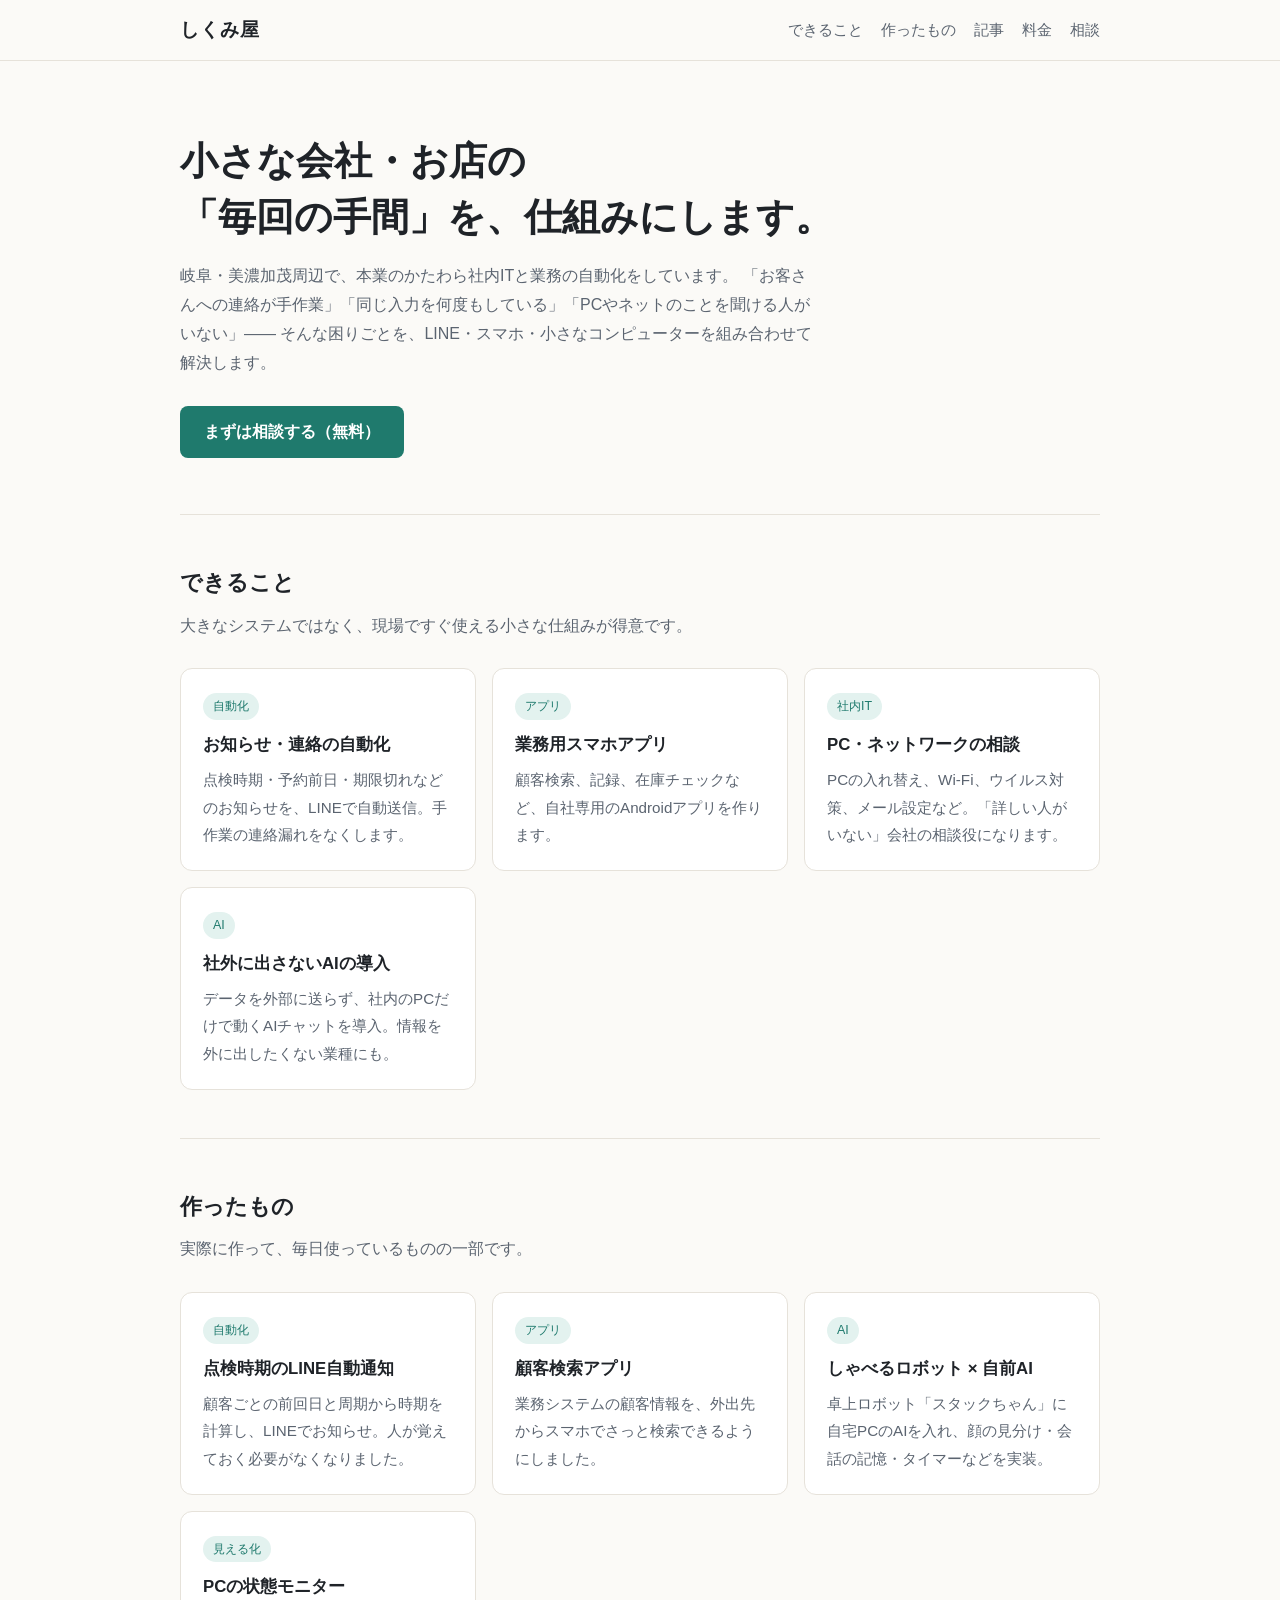
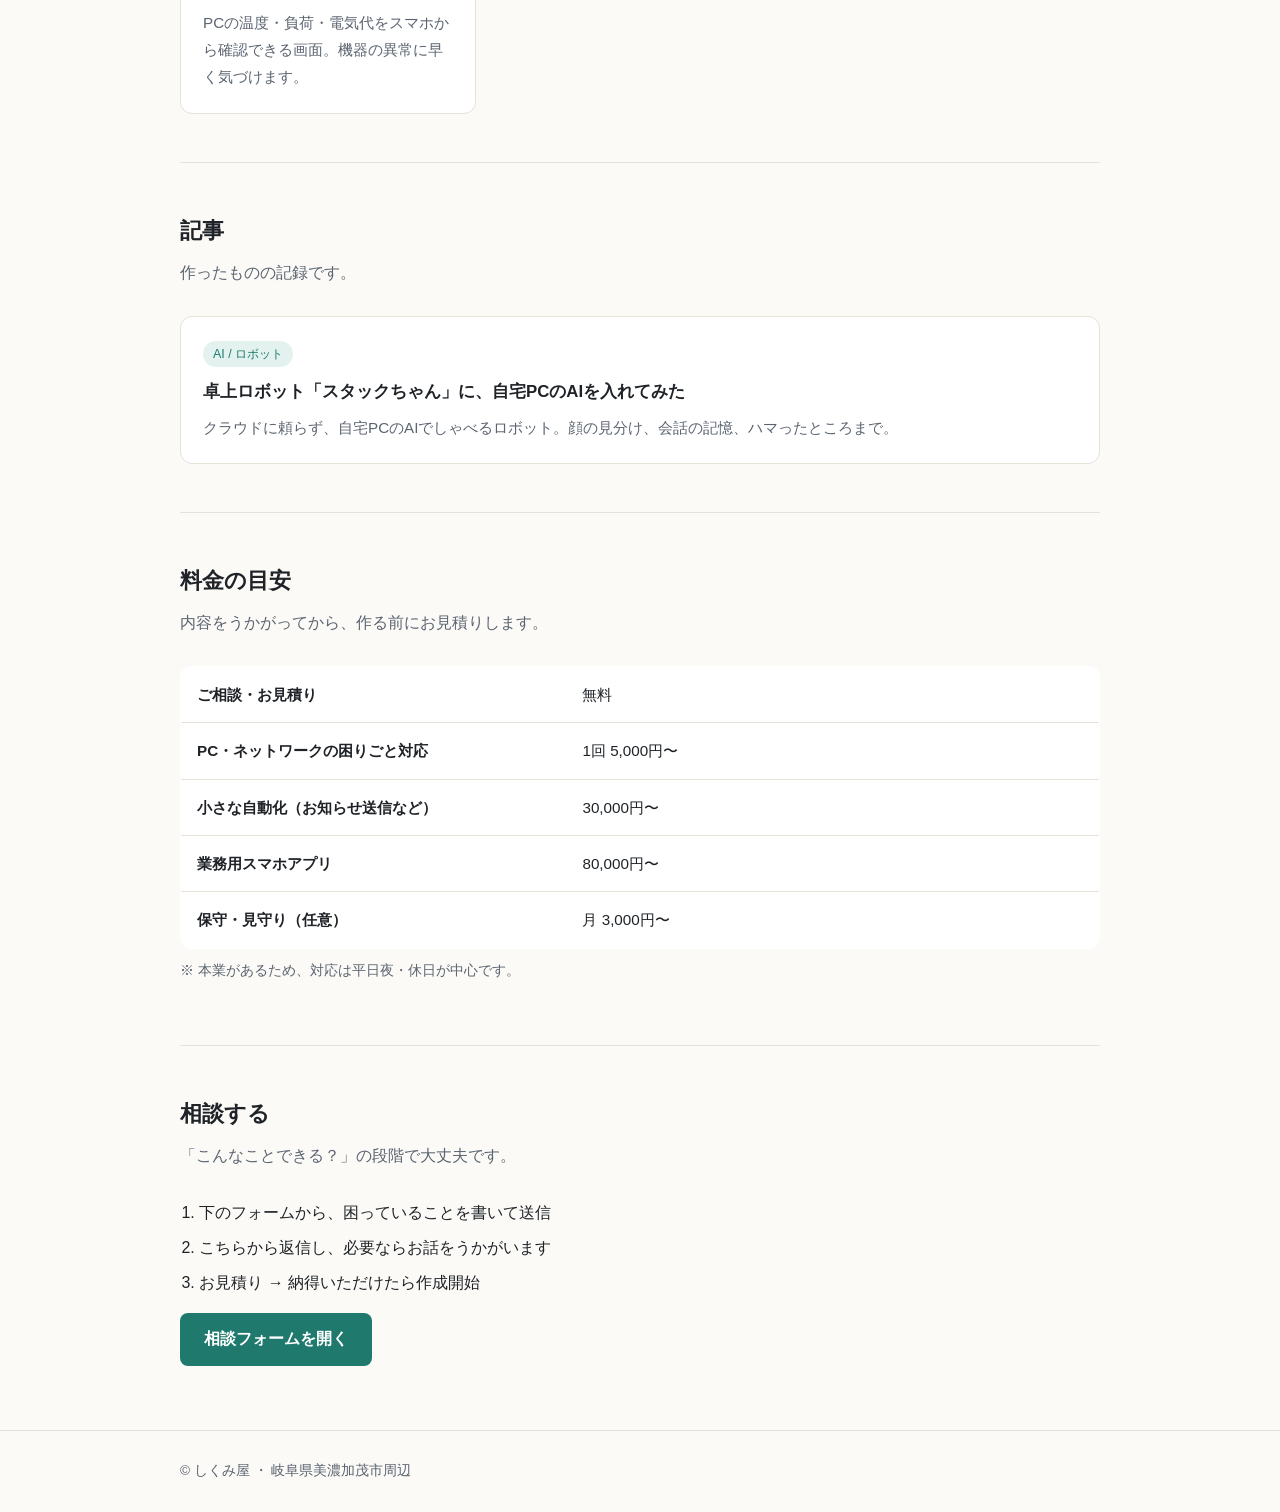
==== index.html @ d829d2d6 "スタックちゃんの記事を追加・CSSを共通化 Co-Authored-By: Claude Opus 5.5 <noreply@anthropic.com>" ====
<!doctype html>
<html lang="ja">
<head>
<meta charset="utf-8">
<meta name="viewport" content="width=device-width, initial-scale=1">
<title>しくみ屋 | 小さな会社・お店の「めんどう」を仕組みにします</title>
<meta name="description" content="岐阜・美濃加茂周辺で、小さな会社やお店の業務自動化・スマホアプリ・社内IT・ローカルAI導入をお手伝いしています。">
<link rel="stylesheet" href="style.css">
</head>
<body>
<header><div class="wrap">
  <a class="logo" href="#">しくみ屋</a>
  <nav><a href="#service">できること</a><a href="#works">作ったもの</a><a href="#articles">記事</a><a href="#price">料金</a><a href="#contact">相談</a></nav>
</div></header>

<main class="wrap">
  <div class="hero">
    <h1>小さな会社・お店の<br>「毎回の手間」を、仕組みにします。</h1>
    <p>岐阜・美濃加茂周辺で、本業のかたわら社内ITと業務の自動化をしています。
      「お客さんへの連絡が手作業」「同じ入力を何度もしている」「PCやネットのことを聞ける人がいない」――
      そんな困りごとを、LINE・スマホ・小さなコンピューターを組み合わせて解決します。</p>
    <a class="btn" href="#contact">まずは相談する（無料）</a>
  </div>

  <section id="service">
    <h2>できること</h2>
    <p class="lead">大きなシステムではなく、現場ですぐ使える小さな仕組みが得意です。</p>
    <div class="grid">
      <div class="card"><span class="tag">自動化</span><h3>お知らせ・連絡の自動化</h3>
        <p>点検時期・予約前日・期限切れなどのお知らせを、LINEで自動送信。手作業の連絡漏れをなくします。</p></div>
      <div class="card"><span class="tag">アプリ</span><h3>業務用スマホアプリ</h3>
        <p>顧客検索、記録、在庫チェックなど、自社専用のAndroidアプリを作ります。</p></div>
      <div class="card"><span class="tag">社内IT</span><h3>PC・ネットワークの相談</h3>
        <p>PCの入れ替え、Wi-Fi、ウイルス対策、メール設定など。「詳しい人がいない」会社の相談役になります。</p></div>
      <div class="card"><span class="tag">AI</span><h3>社外に出さないAIの導入</h3>
        <p>データを外部に送らず、社内のPCだけで動くAIチャットを導入。情報を外に出したくない業種にも。</p></div>
    </div>
  </section>

  <section id="works">
    <h2>作ったもの</h2>
    <p class="lead">実際に作って、毎日使っているものの一部です。</p>
    <div class="grid">
      <div class="card"><span class="tag">自動化</span><h3>点検時期のLINE自動通知</h3>
        <p>顧客ごとの前回日と周期から時期を計算し、LINEでお知らせ。人が覚えておく必要がなくなりました。</p></div>
      <div class="card"><span class="tag">アプリ</span><h3>顧客検索アプリ</h3>
        <p>業務システムの顧客情報を、外出先からスマホでさっと検索できるようにしました。</p></div>
      <div class="card"><span class="tag">AI</span><h3>しゃべるロボット × 自前AI</h3>
        <p>卓上ロボット「スタックちゃん」に自宅PCのAIを入れ、顔の見分け・会話の記憶・タイマーなどを実装。</p></div>
      <div class="card"><span class="tag">見える化</span><h3>PCの状態モニター</h3>
        <p>PCの温度・負荷・電気代をスマホから確認できる画面。機器の異常に早く気づけます。</p></div>
    </div>
  </section>

  <section id="articles">
    <h2>記事</h2>
    <p class="lead">作ったものの記録です。</p>
    <div class="grid list">
      <a class="card" href="articles/stackchan-local-ai.html"><span class="tag">AI / ロボット</span>
        <h3>卓上ロボット「スタックちゃん」に、自宅PCのAIを入れてみた</h3>
        <p>クラウドに頼らず、自宅PCのAIでしゃべるロボット。顔の見分け、会話の記憶、ハマったところまで。</p></a>
    </div>
  </section>

  <section id="price">
    <h2>料金の目安</h2>
    <p class="lead">内容をうかがってから、作る前にお見積りします。</p>
    <table>
      <tr><th>ご相談・お見積り</th><td>無料</td></tr>
      <tr><th>PC・ネットワークの困りごと対応</th><td>1回 5,000円〜</td></tr>
      <tr><th>小さな自動化（お知らせ送信など）</th><td>30,000円〜</td></tr>
      <tr><th>業務用スマホアプリ</th><td>80,000円〜</td></tr>
      <tr><th>保守・見守り（任意）</th><td>月 3,000円〜</td></tr>
    </table>
    <p class="note">※ 本業があるため、対応は平日夜・休日が中心です。</p>
  </section>

  <section id="contact">
    <h2>相談する</h2>
    <p class="lead">「こんなことできる？」の段階で大丈夫です。</p>
    <ol class="flow">
      <li>下のフォームから、困っていることを書いて送信</li>
      <li>こちらから返信し、必要ならお話をうかがいます</li>
      <li>お見積り → 納得いただけたら作成開始</li>
    </ol>
    <p><a class="btn" href="https://docs.google.com/forms/d/e/1FAIpQLSdPCOZxDOZvlKaMUaTIRZ9rGjRrdgUR9eAtF6QADRcpsjMWAw/viewform" target="_blank" rel="noopener" id="form-link">相談フォームを開く</a></p>
  </section>
</main>

<footer><div class="wrap">© しくみ屋 ・ 岐阜県美濃加茂市周辺</div></footer>
</body>
</html>
---- style.css ----
:root{
  --bg:#fbfaf7; --fg:#1f2328; --muted:#5b6470; --card:#ffffff; --line:#e6e2da;
  --accent:#1f7a6d; --accent-soft:#e3f2ef;
}
@media (prefers-color-scheme: dark){
  :root{ --bg:#15181c; --fg:#e8eaed; --muted:#9aa3ad; --card:#1d2126; --line:#2c3238;
         --accent:#5cc2b0; --accent-soft:#1c3330; }
}
*{box-sizing:border-box}
body{margin:0;background:var(--bg);color:var(--fg);
  font-family:"Hiragino Sans","Noto Sans JP","Yu Gothic UI",Meiryo,sans-serif;line-height:1.8}
a{color:var(--accent)}
.wrap{max-width:960px;margin:0 auto;padding:0 20px}
header{border-bottom:1px solid var(--line)}
header .wrap{display:flex;justify-content:space-between;align-items:center;height:60px}
.logo{font-weight:700;font-size:1.2rem;letter-spacing:.05em;text-decoration:none;color:var(--fg)}
nav a{margin-left:18px;text-decoration:none;color:var(--muted);font-size:.95rem}
nav a:hover{color:var(--accent)}
.hero{padding:72px 0 56px}
.hero h1{font-size:clamp(1.6rem,4.5vw,2.4rem);line-height:1.45;margin:0 0 18px}
.hero p{color:var(--muted);max-width:640px;margin:0 0 28px}
.btn{display:inline-block;background:var(--accent);color:#fff;padding:12px 24px;border-radius:8px;
  text-decoration:none;font-weight:600}
@media (prefers-color-scheme: dark){ .btn{color:#10201d} }
section{padding:48px 0;border-top:1px solid var(--line)}
h2{font-size:1.4rem;margin:0 0 8px}
.lead{color:var(--muted);margin:0 0 28px}
.grid{display:grid;grid-template-columns:repeat(auto-fit,minmax(260px,1fr));gap:16px}
.card{background:var(--card);border:1px solid var(--line);border-radius:12px;padding:22px}
.card h3{margin:0 0 6px;font-size:1.05rem}
.card p{margin:0;color:var(--muted);font-size:.95rem}
.tag{display:inline-block;background:var(--accent-soft);color:var(--accent);font-size:.78rem;
  padding:2px 10px;border-radius:99px;margin-bottom:10px}
table{width:100%;border-collapse:collapse;background:var(--card);border:1px solid var(--line);border-radius:12px;overflow:hidden}
td,th{padding:14px 16px;border-bottom:1px solid var(--line);text-align:left;font-size:.95rem}
th{width:42%;font-weight:600}
tr:last-child td,tr:last-child th{border-bottom:none}
.note{color:var(--muted);font-size:.85rem;margin-top:10px}
ol.flow{padding-left:1.2em} ol.flow li{margin-bottom:6px}
footer{padding:28px 0;color:var(--muted);font-size:.85rem;border-top:1px solid var(--line)}
@media (max-width:560px){ nav a{margin-left:12px;font-size:.85rem} .hero{padding:48px 0 40px} }
/* article */
.article{max-width:720px;margin:0 auto;padding:48px 20px}
.article h1{font-size:clamp(1.5rem,4vw,2rem);line-height:1.5;margin:0 0 8px}
.article .meta{color:var(--muted);font-size:.85rem;margin-bottom:32px}
.article h2{margin:40px 0 12px;padding-top:8px;border-top:1px solid var(--line)}
.article h3{margin:28px 0 8px;font-size:1.05rem}
.article p,.article li{font-size:1rem}
.article .box{background:var(--card);border:1px solid var(--line);border-radius:12px;padding:18px 20px;margin:20px 0}
.flowline{display:flex;flex-wrap:wrap;gap:8px;align-items:center;margin:16px 0}
.flowline span{background:var(--accent-soft);color:var(--accent);padding:6px 12px;border-radius:8px;font-size:.9rem}
.flowline b{color:var(--muted)}
.cta{margin-top:40px}
.list a{display:block;text-decoration:none;color:var(--fg)}
.list a:hover h3{color:var(--accent)}
@media (max-width:560px){
  header .wrap{height:auto;flex-wrap:wrap;padding-top:10px;padding-bottom:8px}
  nav{width:100%;display:flex;flex-wrap:wrap;gap:4px 14px} nav a{margin-left:0}
}
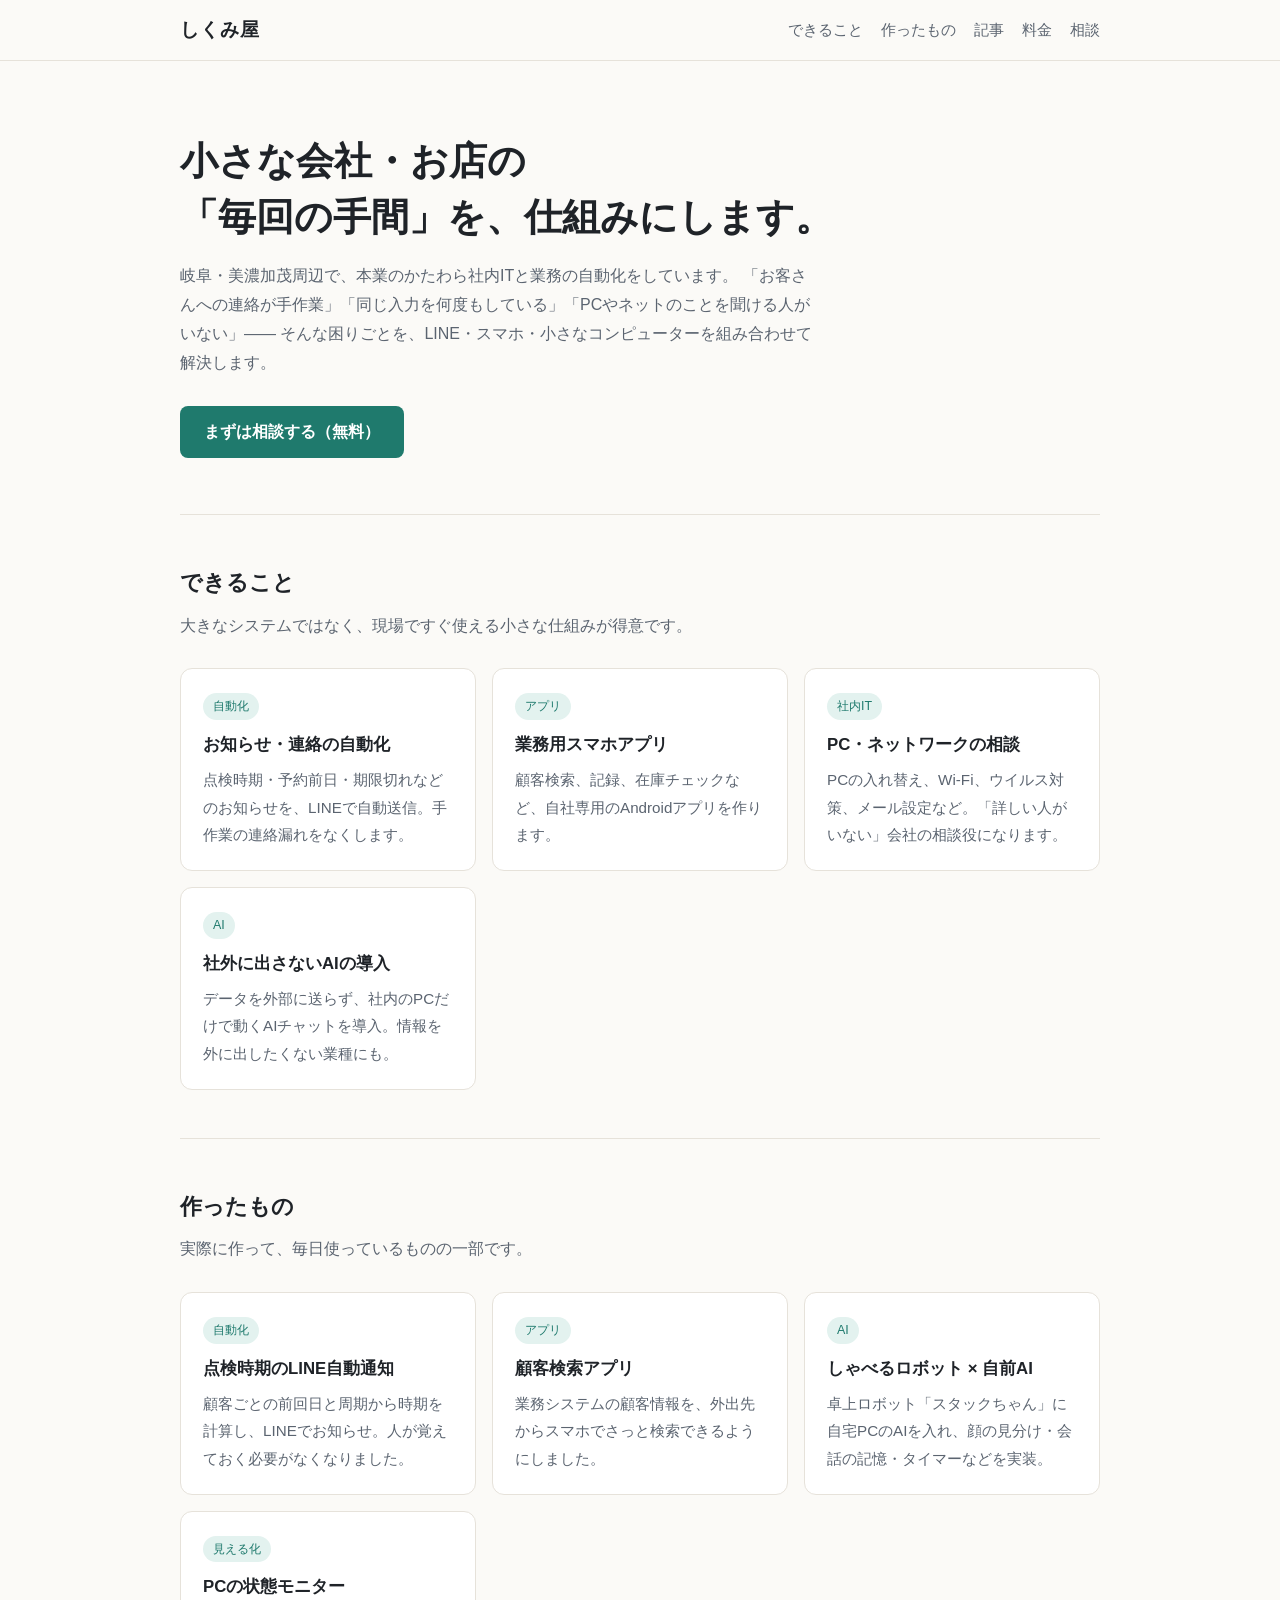
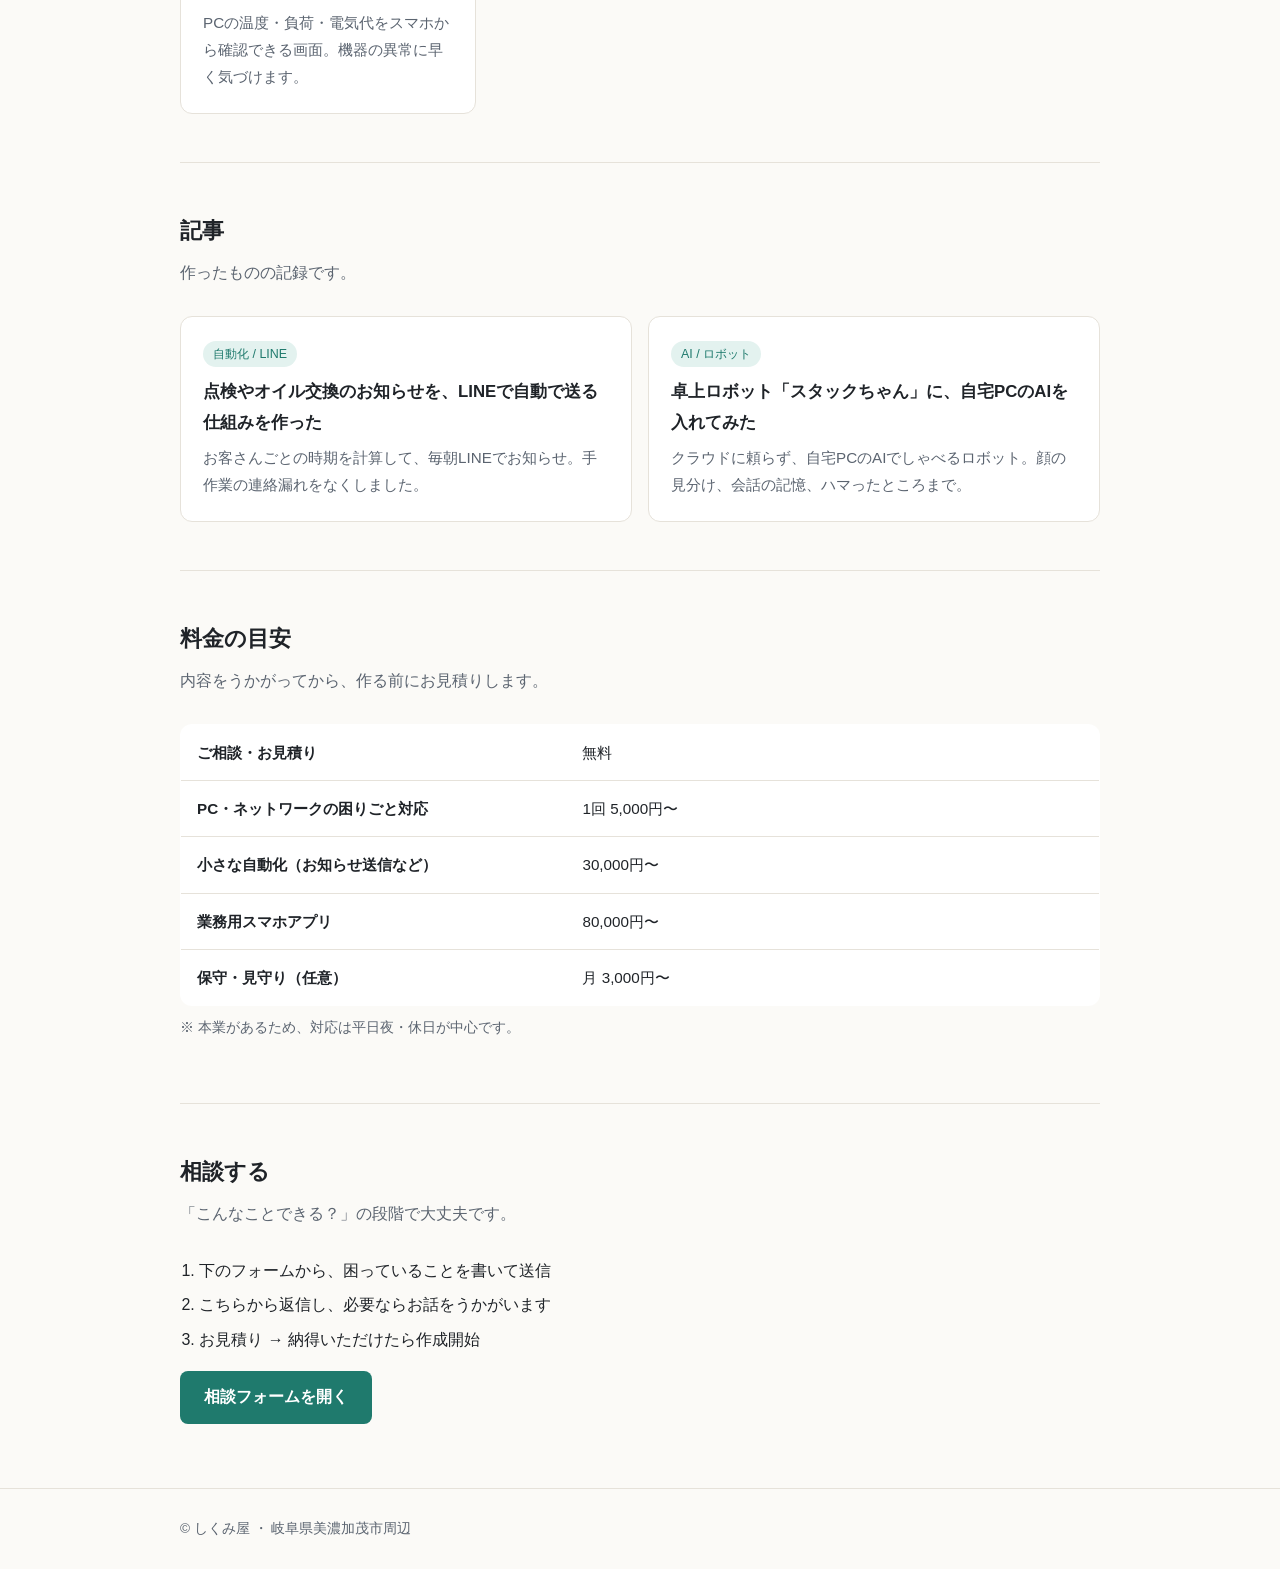
==== commit 28e49ccd: "LINE自動通知の記事を追加 Co-Authored-By: Claude Opus 5.5 <noreply@anthropic.com>" ====
--- a/index.html
+++ b/index.html
@@ -56,6 +56,9 @@
     <h2>記事</h2>
     <p class="lead">作ったものの記録です。</p>
     <div class="grid list">
+      <a class="card" href="articles/line-reminder.html"><span class="tag">自動化 / LINE</span>
+        <h3>点検やオイル交換のお知らせを、LINEで自動で送る仕組みを作った</h3>
+        <p>お客さんごとの時期を計算して、毎朝LINEでお知らせ。手作業の連絡漏れをなくしました。</p></a>
       <a class="card" href="articles/stackchan-local-ai.html"><span class="tag">AI / ロボット</span>
         <h3>卓上ロボット「スタックちゃん」に、自宅PCのAIを入れてみた</h3>
         <p>クラウドに頼らず、自宅PCのAIでしゃべるロボット。顔の見分け、会話の記憶、ハマったところまで。</p></a>
--- a/style.css
+++ b/style.css
@@ -57,3 +57,6 @@
   header .wrap{height:auto;flex-wrap:wrap;padding-top:10px;padding-bottom:8px}
   nav{width:100%;display:flex;flex-wrap:wrap;gap:4px 14px} nav a{margin-left:0}
 }
+.video{margin:28px auto;max-width:340px;text-align:center}
+.video video{width:100%;border-radius:12px;background:#000;display:block}
+.video figcaption{color:var(--muted);font-size:.85rem;margin-top:8px}
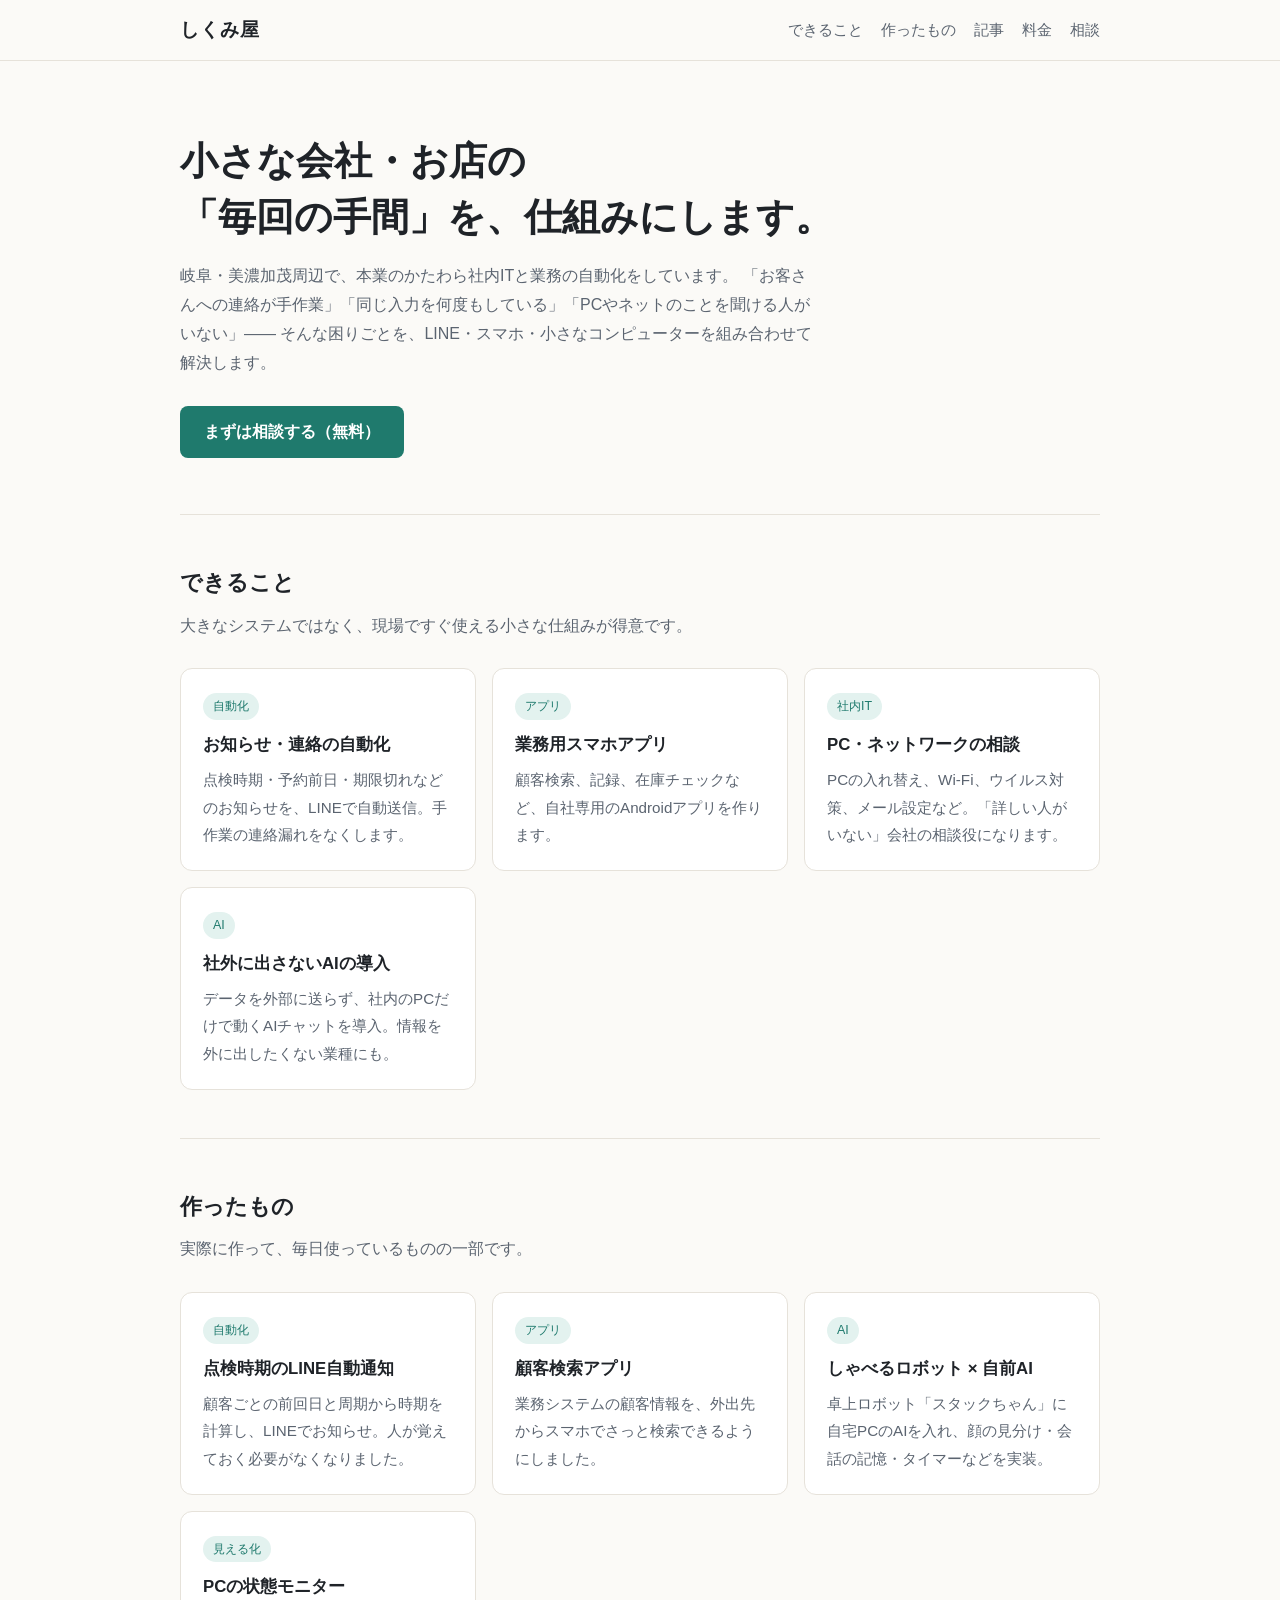
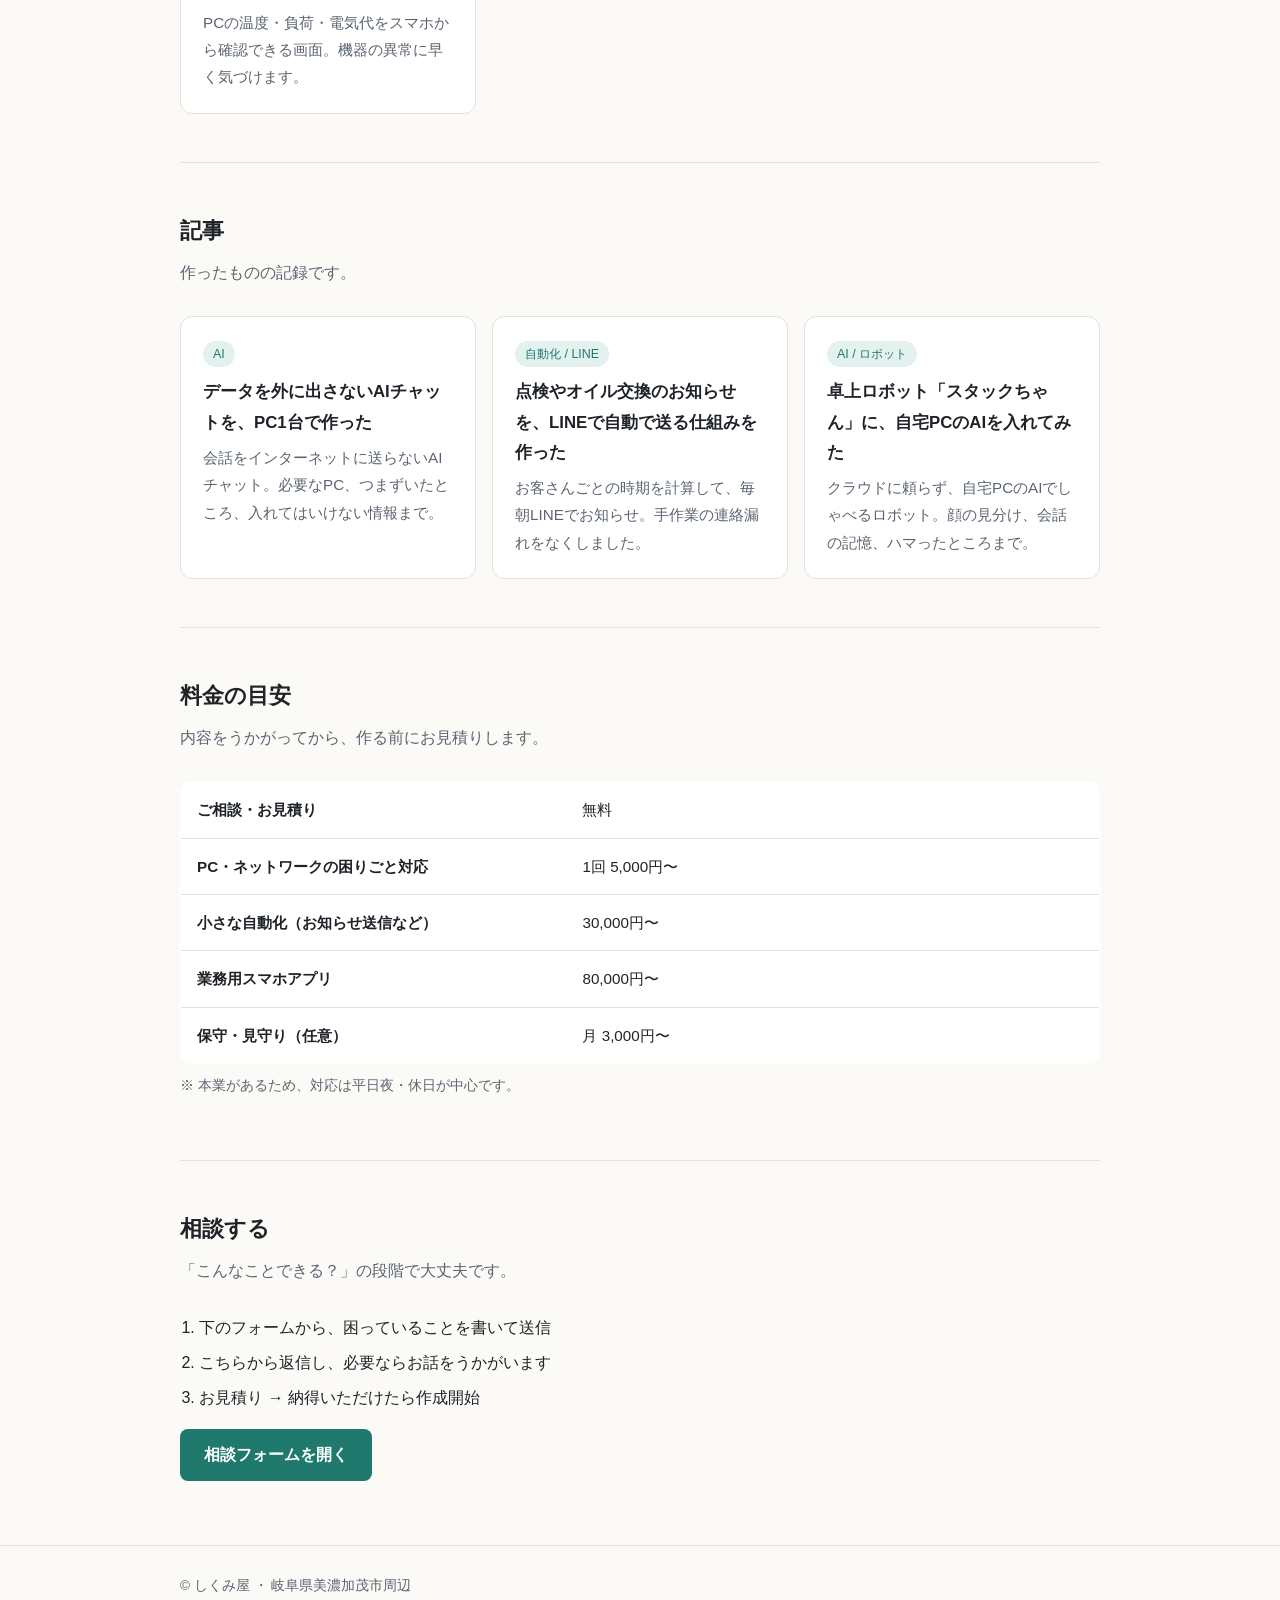
==== commit f944b4c1: "ローカルAIチャットの記事を追加・サイトマップ更新 Co-Authored-By: Claude Opus 5.5 <noreply@anthropic.com>" ====
--- a/index.html
+++ b/index.html
@@ -2,6 +2,7 @@
 <html lang="ja">
 <head>
 <meta charset="utf-8">
+  <meta name="google-site-verification" content="8_EN3ege3FC5qu21azrLABHehtoQLJMCMsN9BZb8rlQ" />
 <meta name="viewport" content="width=device-width, initial-scale=1">
 <title>しくみ屋 | 小さな会社・お店の「めんどう」を仕組みにします</title>
 <meta name="description" content="岐阜・美濃加茂周辺で、小さな会社やお店の業務自動化・スマホアプリ・社内IT・ローカルAI導入をお手伝いしています。">
@@ -56,6 +57,9 @@
     <h2>記事</h2>
     <p class="lead">作ったものの記録です。</p>
     <div class="grid list">
+      <a class="card" href="articles/local-ai-chat.html"><span class="tag">AI</span>
+        <h3>データを外に出さないAIチャットを、PC1台で作った</h3>
+        <p>会話をインターネットに送らないAIチャット。必要なPC、つまずいたところ、入れてはいけない情報まで。</p></a>
       <a class="card" href="articles/line-reminder.html"><span class="tag">自動化 / LINE</span>
         <h3>点検やオイル交換のお知らせを、LINEで自動で送る仕組みを作った</h3>
         <p>お客さんごとの時期を計算して、毎朝LINEでお知らせ。手作業の連絡漏れをなくしました。</p></a>
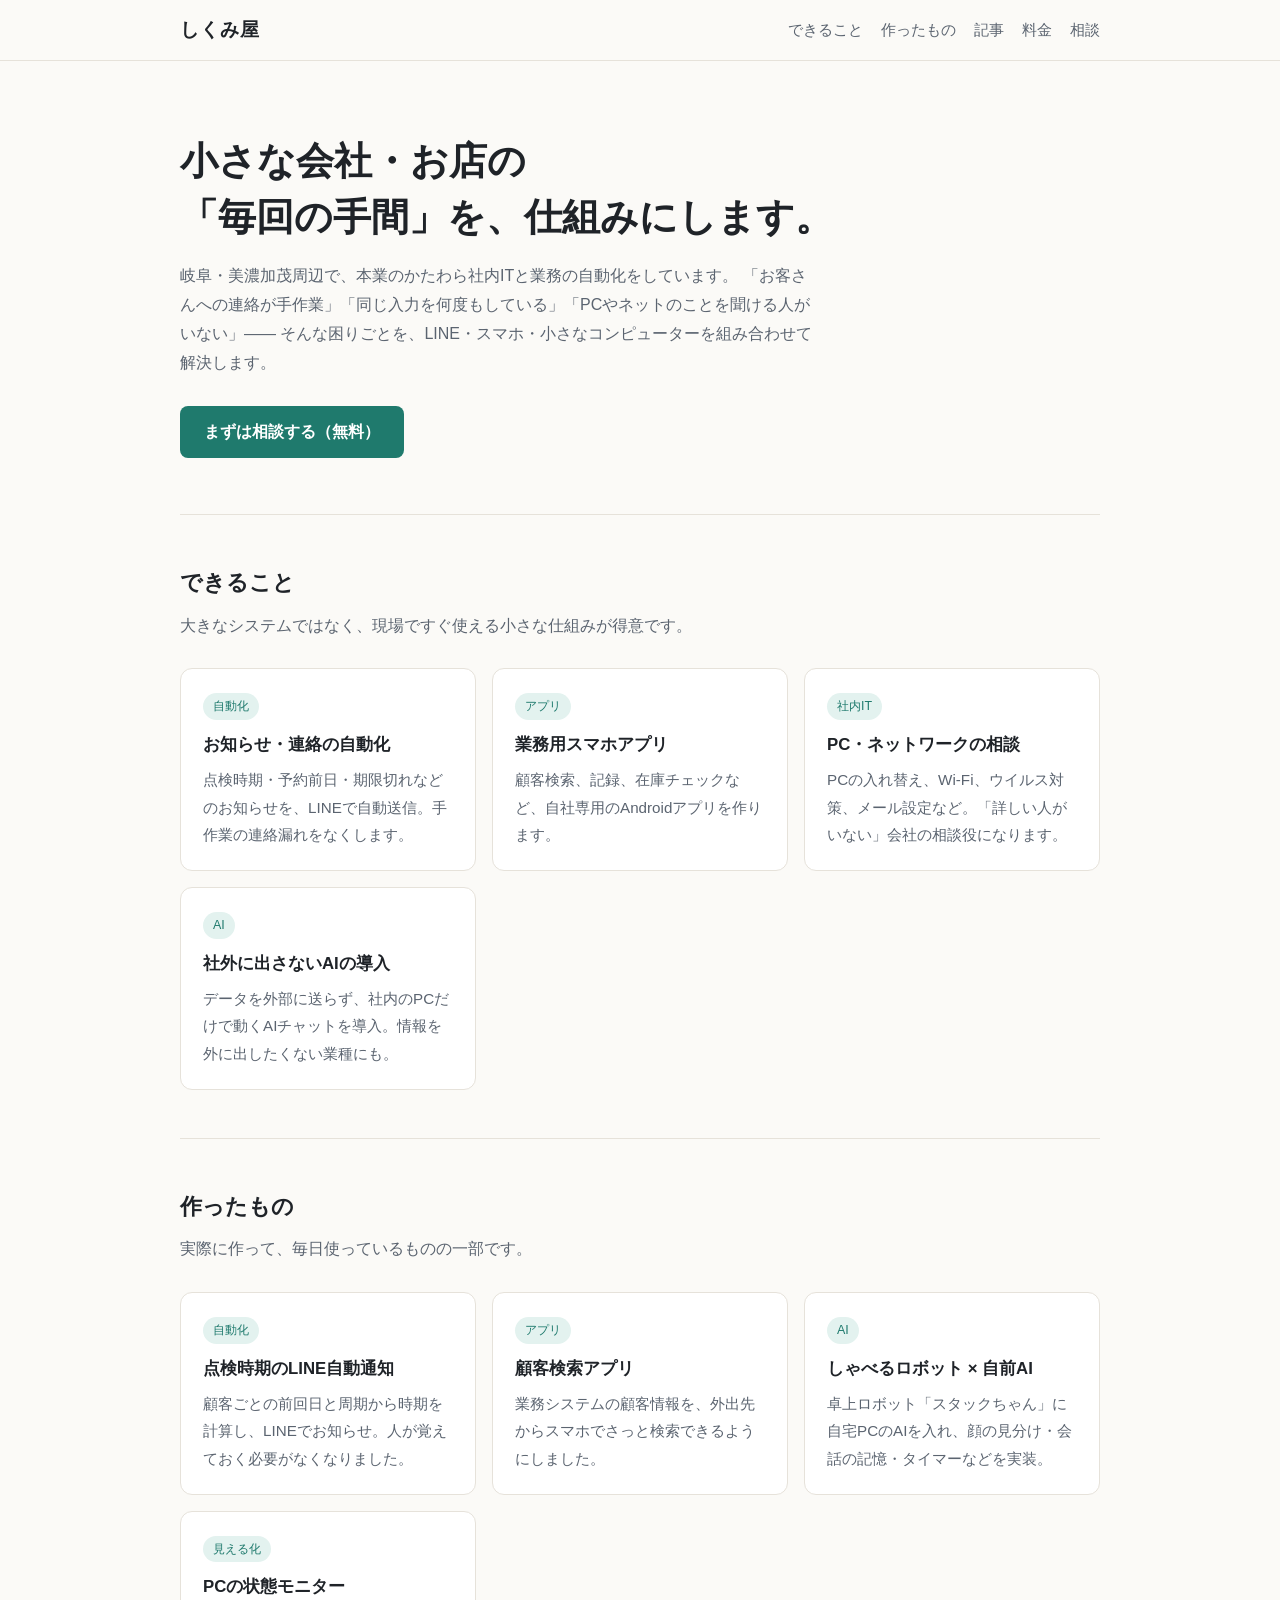
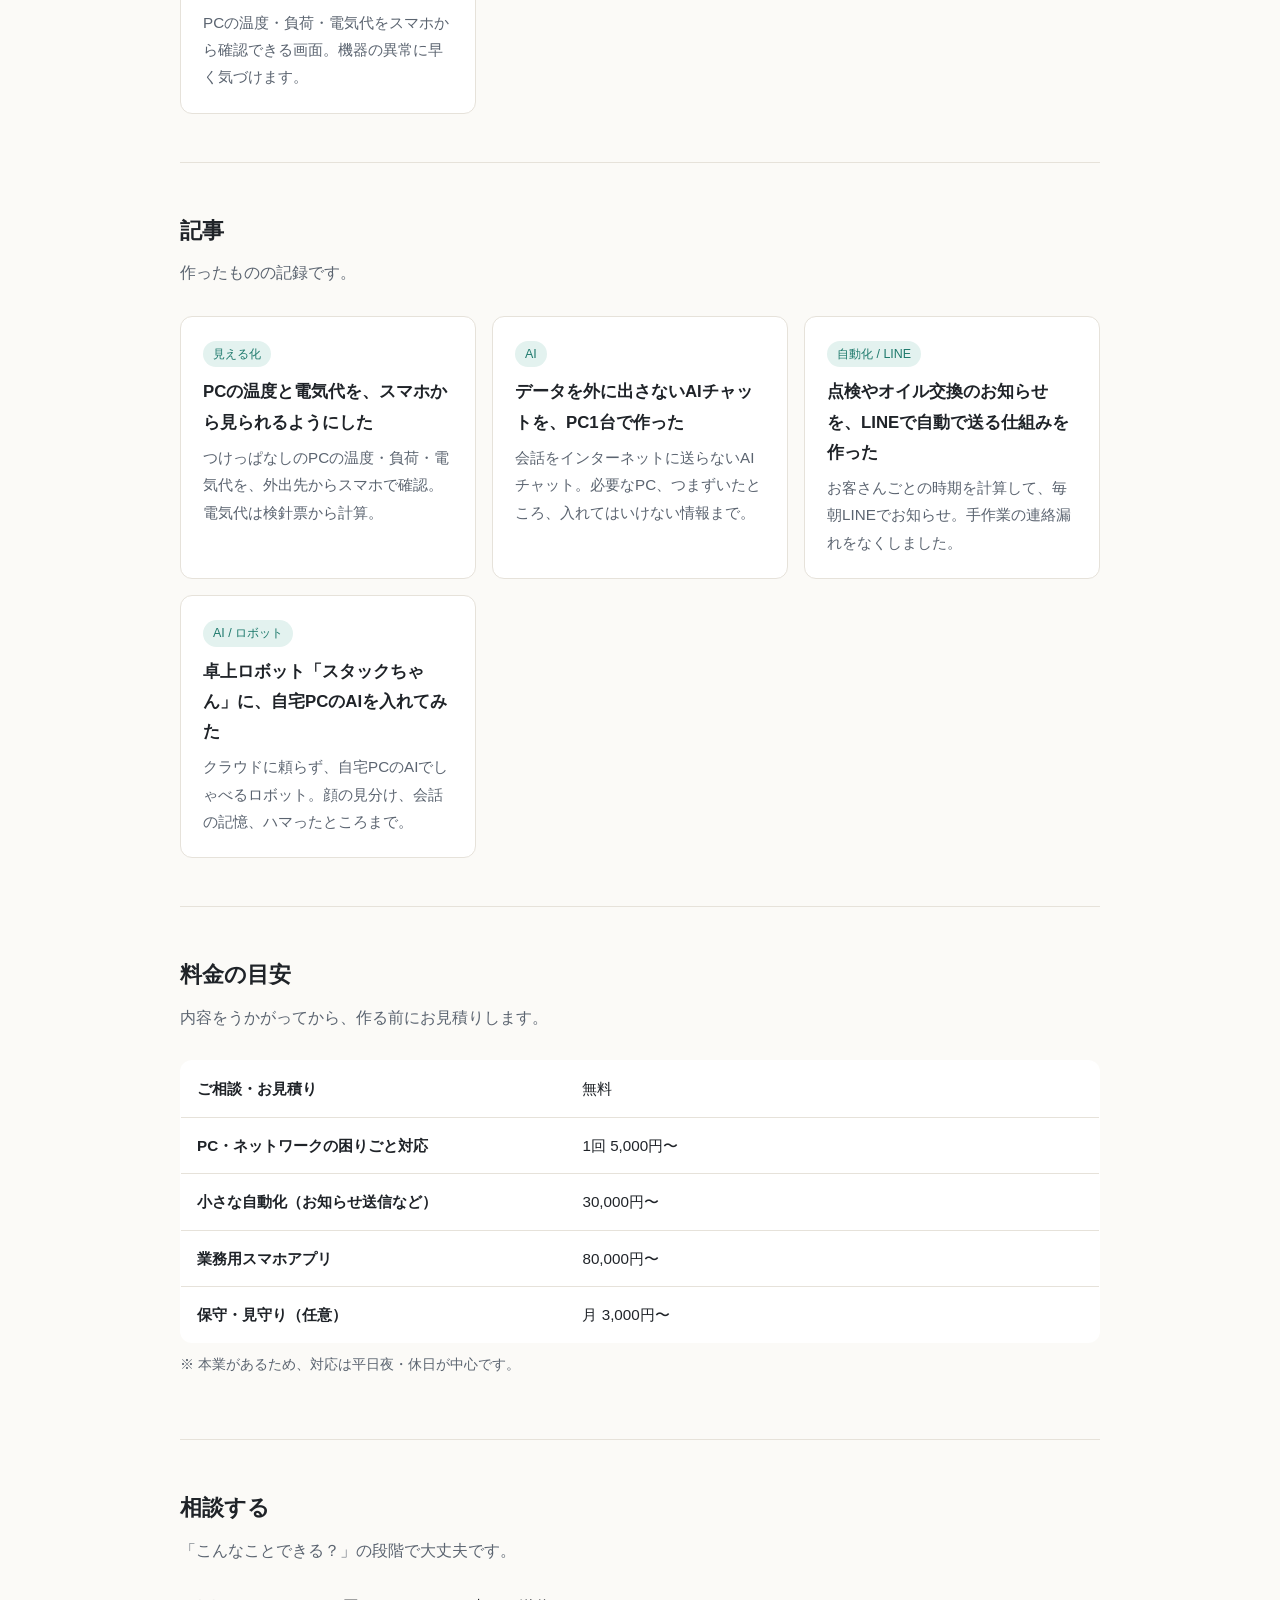
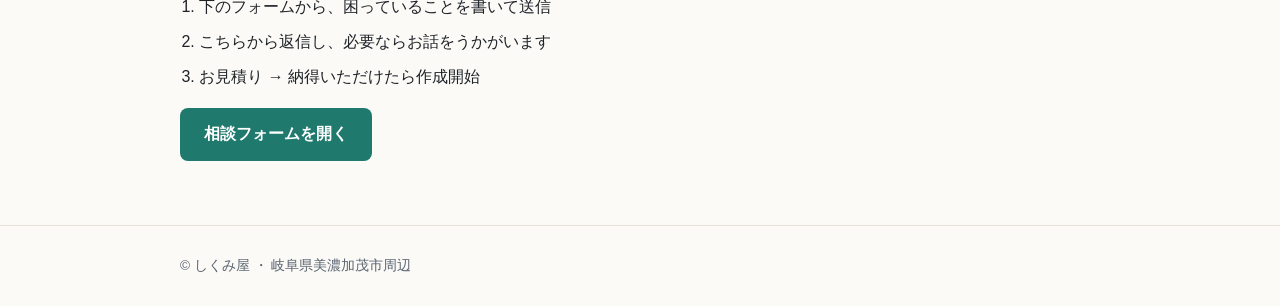
==== commit 36222028: "PCモニターの記事を追加・サイトマップ更新 Co-Authored-By: Claude Opus 5.5 <noreply@anthropic.com>" ====
--- a/index.html
+++ b/index.html
@@ -57,6 +57,9 @@
     <h2>記事</h2>
     <p class="lead">作ったものの記録です。</p>
     <div class="grid list">
+      <a class="card" href="articles/pc-monitor.html"><span class="tag">見える化</span>
+        <h3>PCの温度と電気代を、スマホから見られるようにした</h3>
+        <p>つけっぱなしのPCの温度・負荷・電気代を、外出先からスマホで確認。電気代は検針票から計算。</p></a>
       <a class="card" href="articles/local-ai-chat.html"><span class="tag">AI</span>
         <h3>データを外に出さないAIチャットを、PC1台で作った</h3>
         <p>会話をインターネットに送らないAIチャット。必要なPC、つまずいたところ、入れてはいけない情報まで。</p></a>
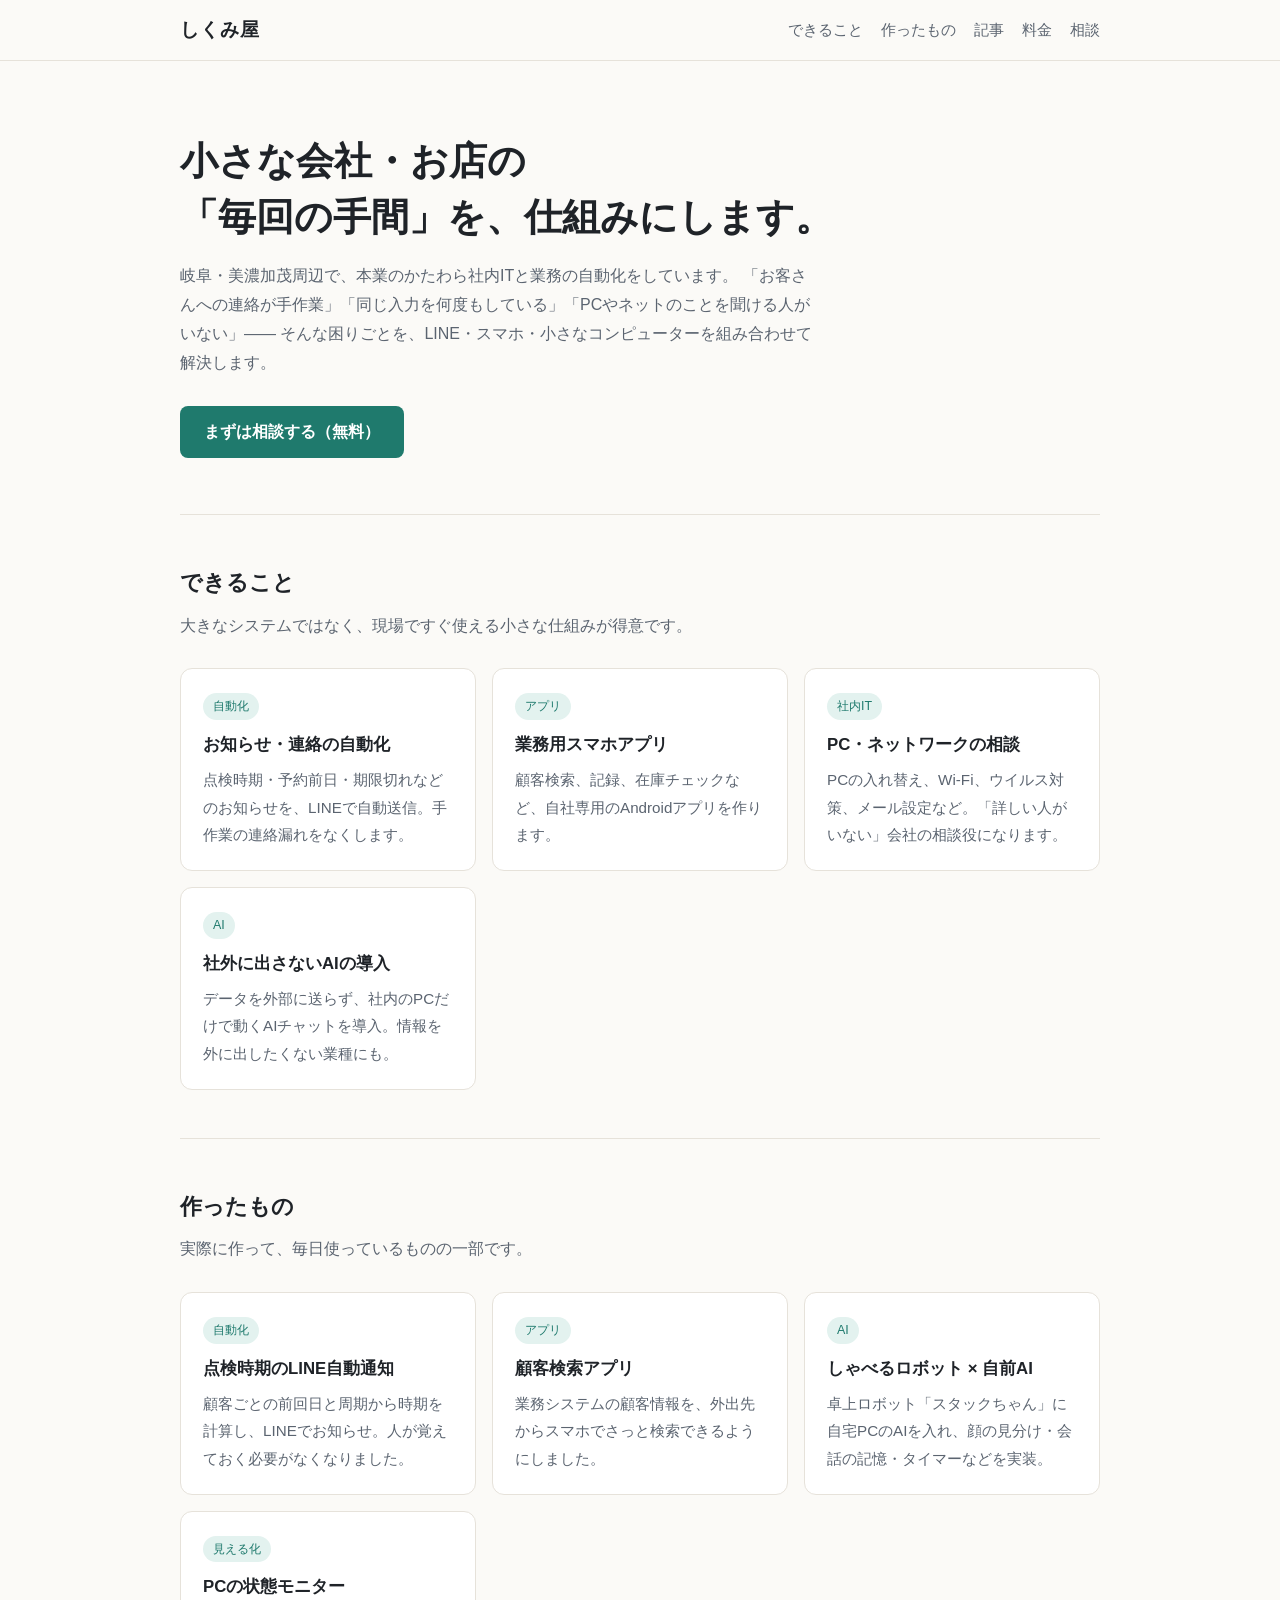
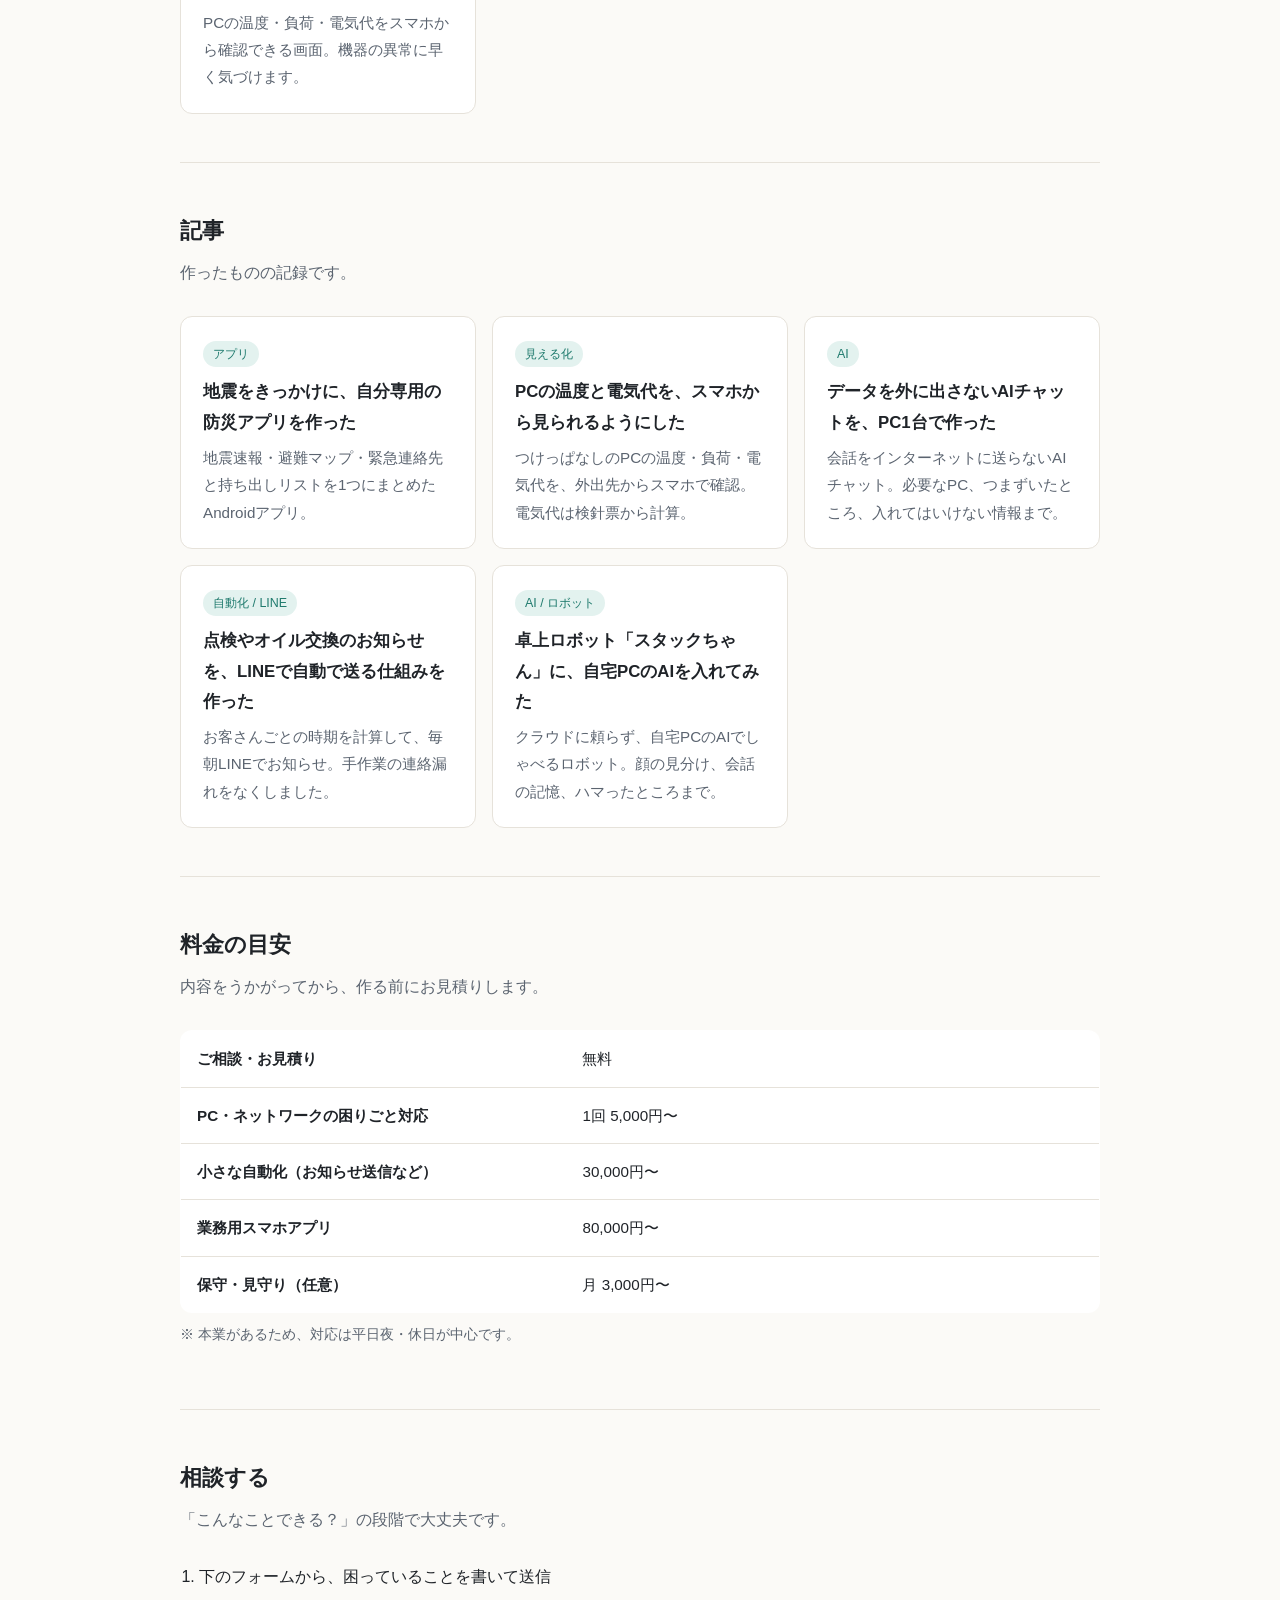
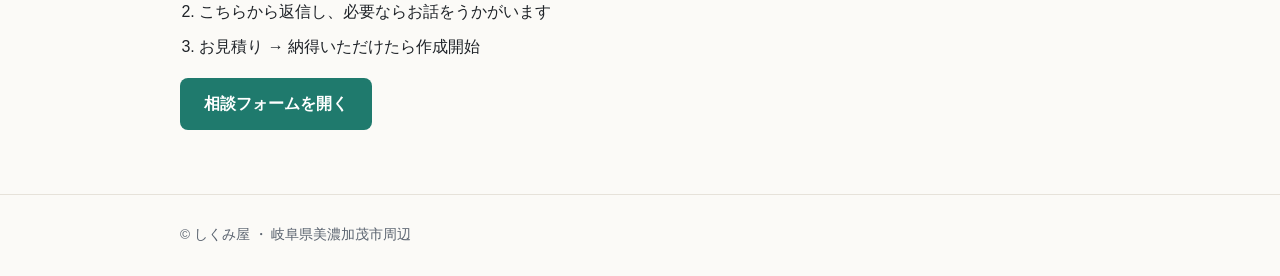
==== commit 7aace61c: "防災アプリの記事を追加・サイトマップ更新 Co-Authored-By: Claude Opus 5.5 <noreply@anthropic.com>" ====
--- a/index.html
+++ b/index.html
@@ -57,6 +57,9 @@
     <h2>記事</h2>
     <p class="lead">作ったものの記録です。</p>
     <div class="grid list">
+      <a class="card" href="articles/bosai-app.html"><span class="tag">アプリ</span>
+        <h3>地震をきっかけに、自分専用の防災アプリを作った</h3>
+        <p>地震速報・避難マップ・緊急連絡先と持ち出しリストを1つにまとめたAndroidアプリ。</p></a>
       <a class="card" href="articles/pc-monitor.html"><span class="tag">見える化</span>
         <h3>PCの温度と電気代を、スマホから見られるようにした</h3>
         <p>つけっぱなしのPCの温度・負荷・電気代を、外出先からスマホで確認。電気代は検針票から計算。</p></a>
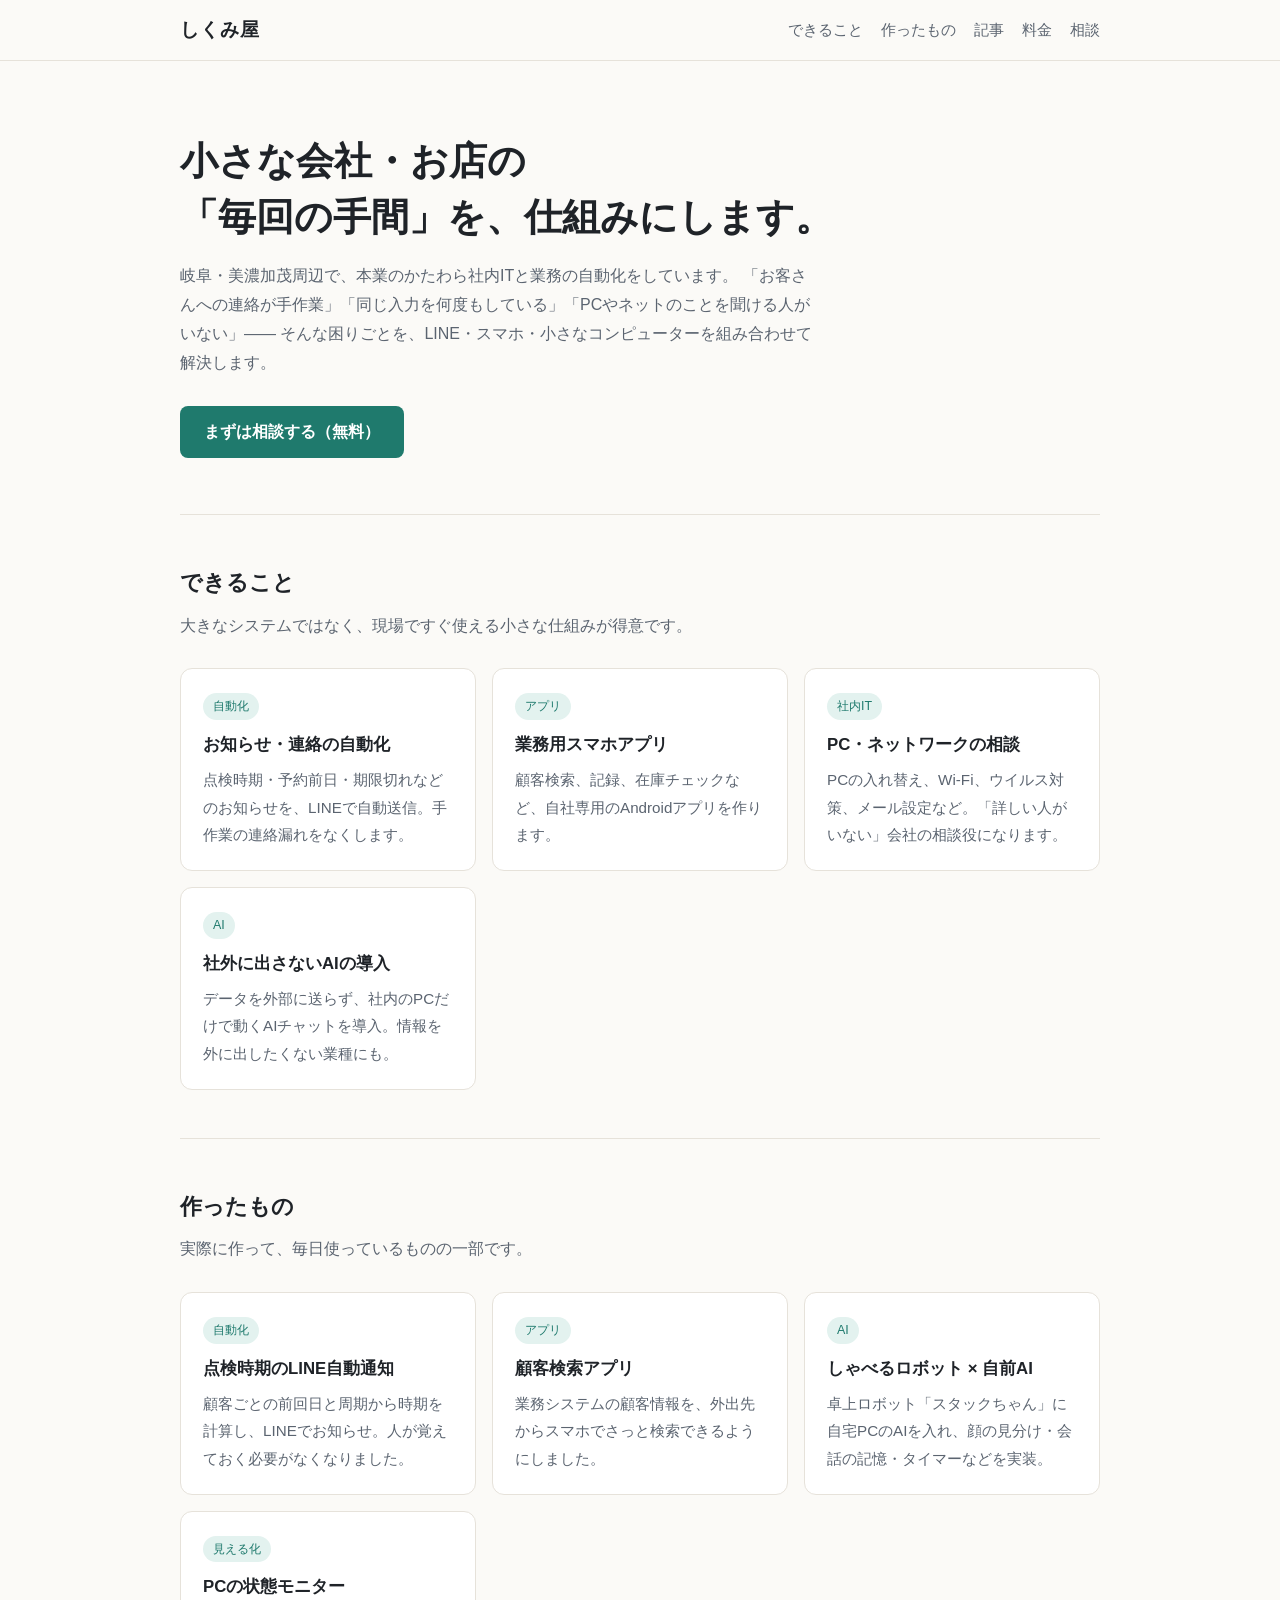
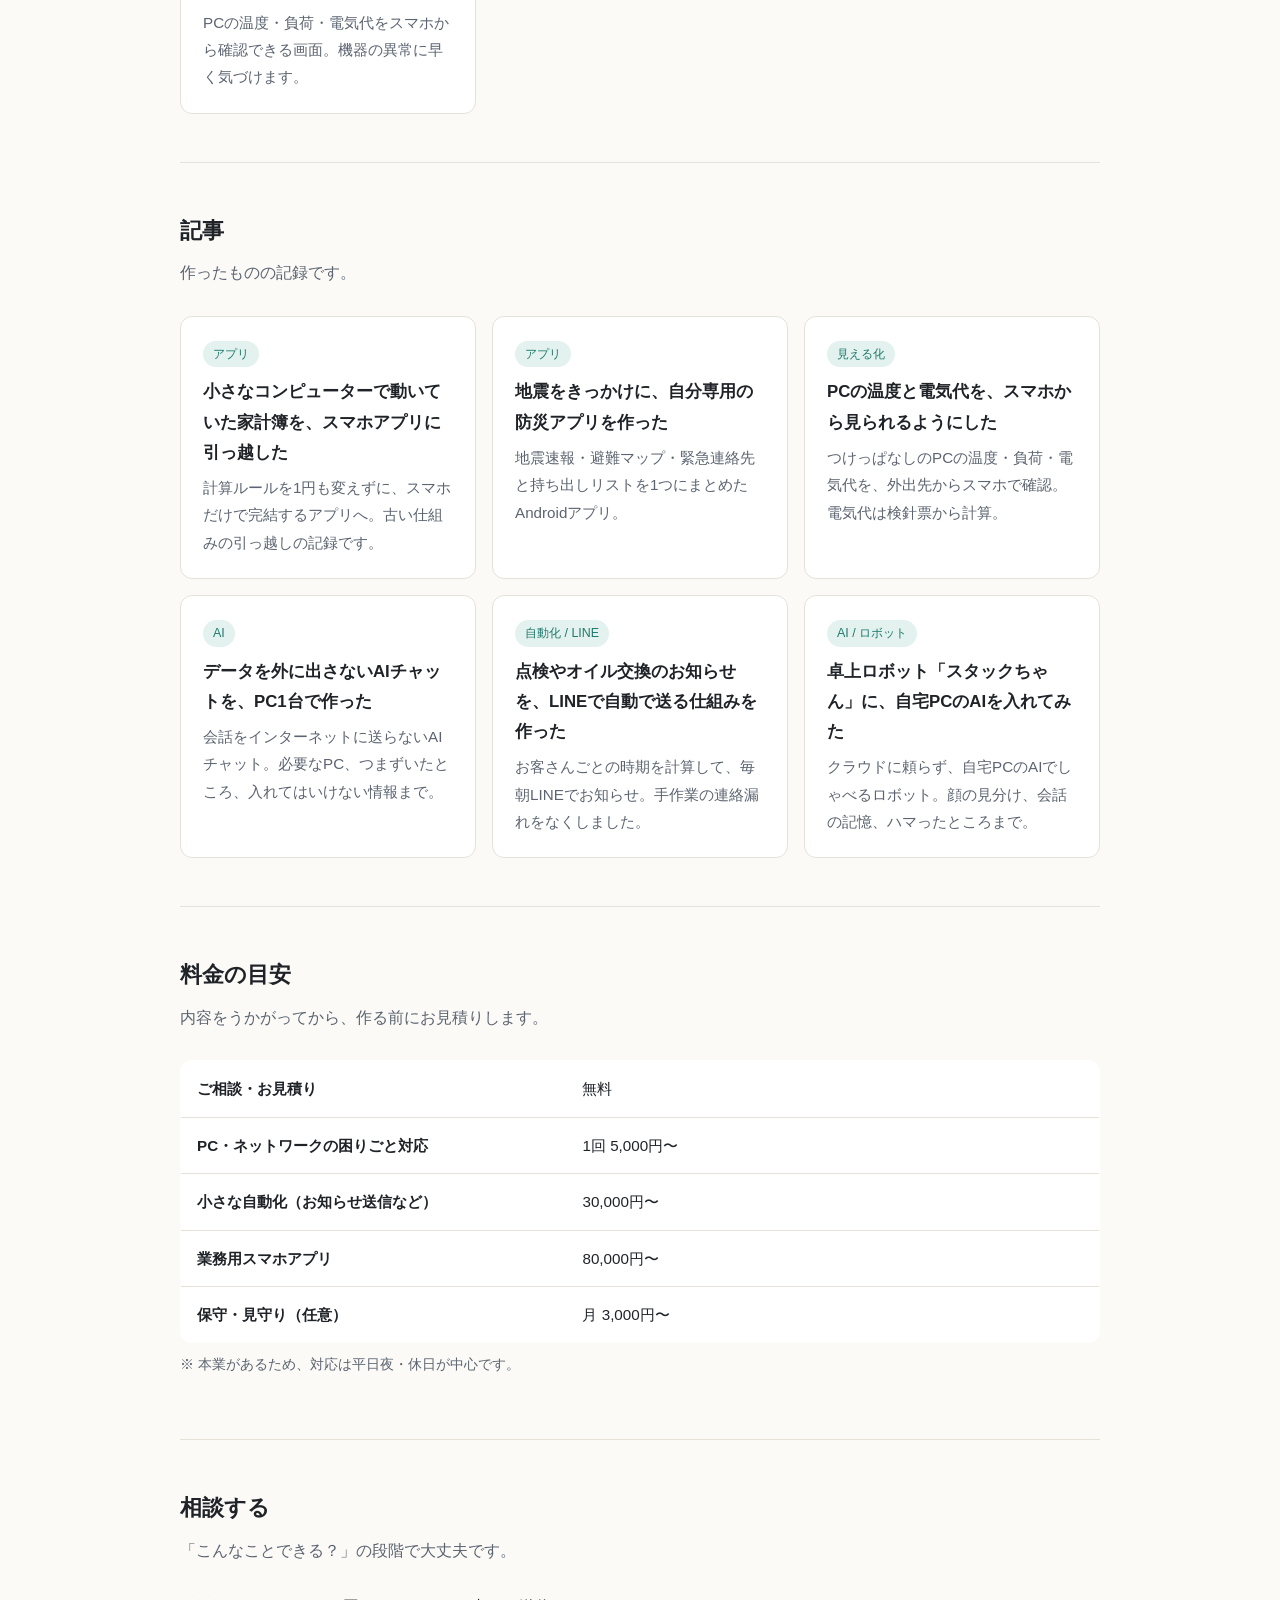
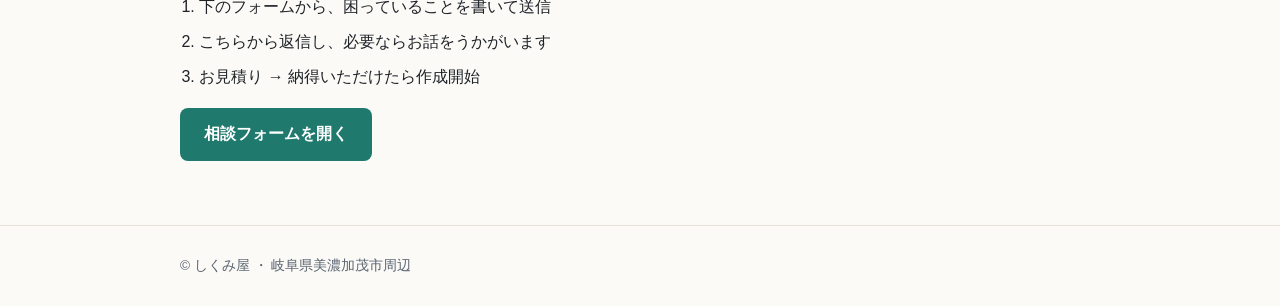
==== commit 1c24e5ac: "家計簿アプリ引っ越しの記事を追加・サイトマップ更新 Co-Authored-By: Claude Opus 5.5 <noreply@anthropic.com>" ====
--- a/index.html
+++ b/index.html
@@ -57,6 +57,9 @@
     <h2>記事</h2>
     <p class="lead">作ったものの記録です。</p>
     <div class="grid list">
+      <a class="card" href="articles/kakeibo-app.html"><span class="tag">アプリ</span>
+        <h3>小さなコンピューターで動いていた家計簿を、スマホアプリに引っ越した</h3>
+        <p>計算ルールを1円も変えずに、スマホだけで完結するアプリへ。古い仕組みの引っ越しの記録です。</p></a>
       <a class="card" href="articles/bosai-app.html"><span class="tag">アプリ</span>
         <h3>地震をきっかけに、自分専用の防災アプリを作った</h3>
         <p>地震速報・避難マップ・緊急連絡先と持ち出しリストを1つにまとめたAndroidアプリ。</p></a>
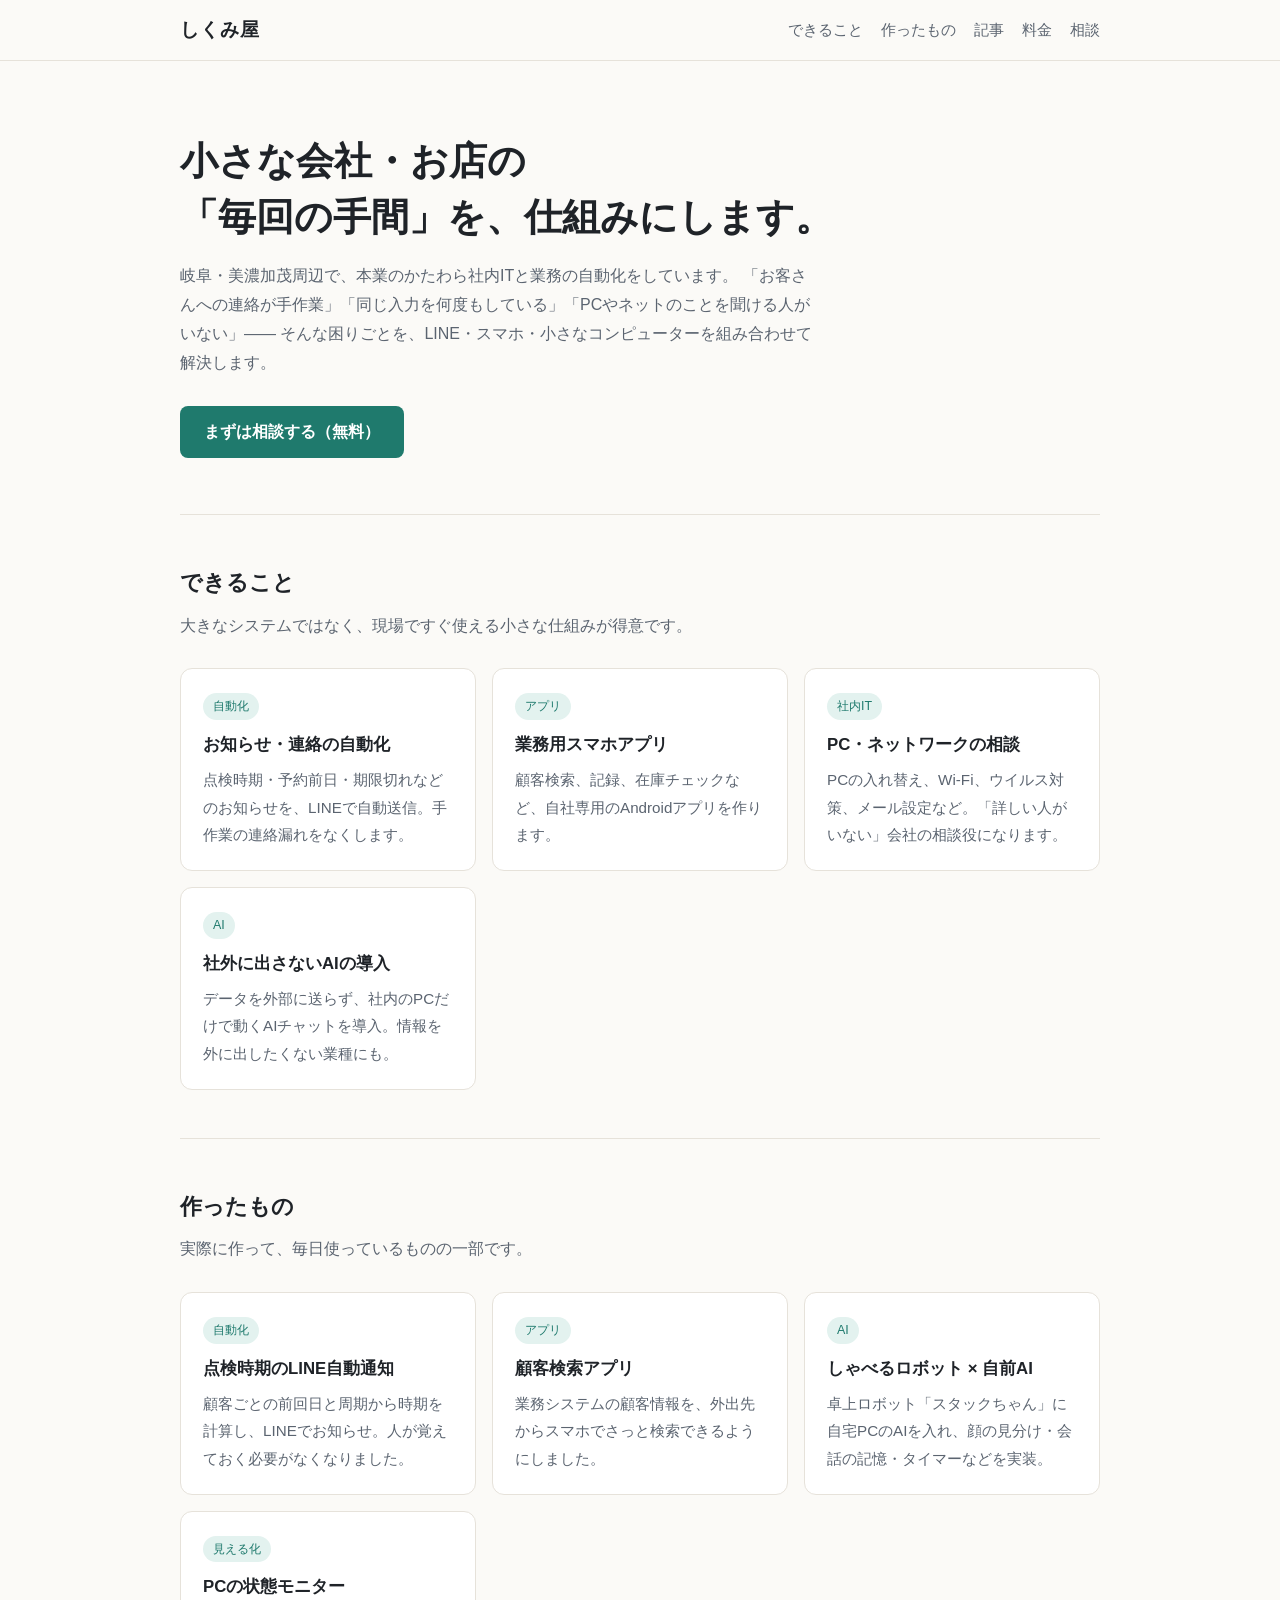
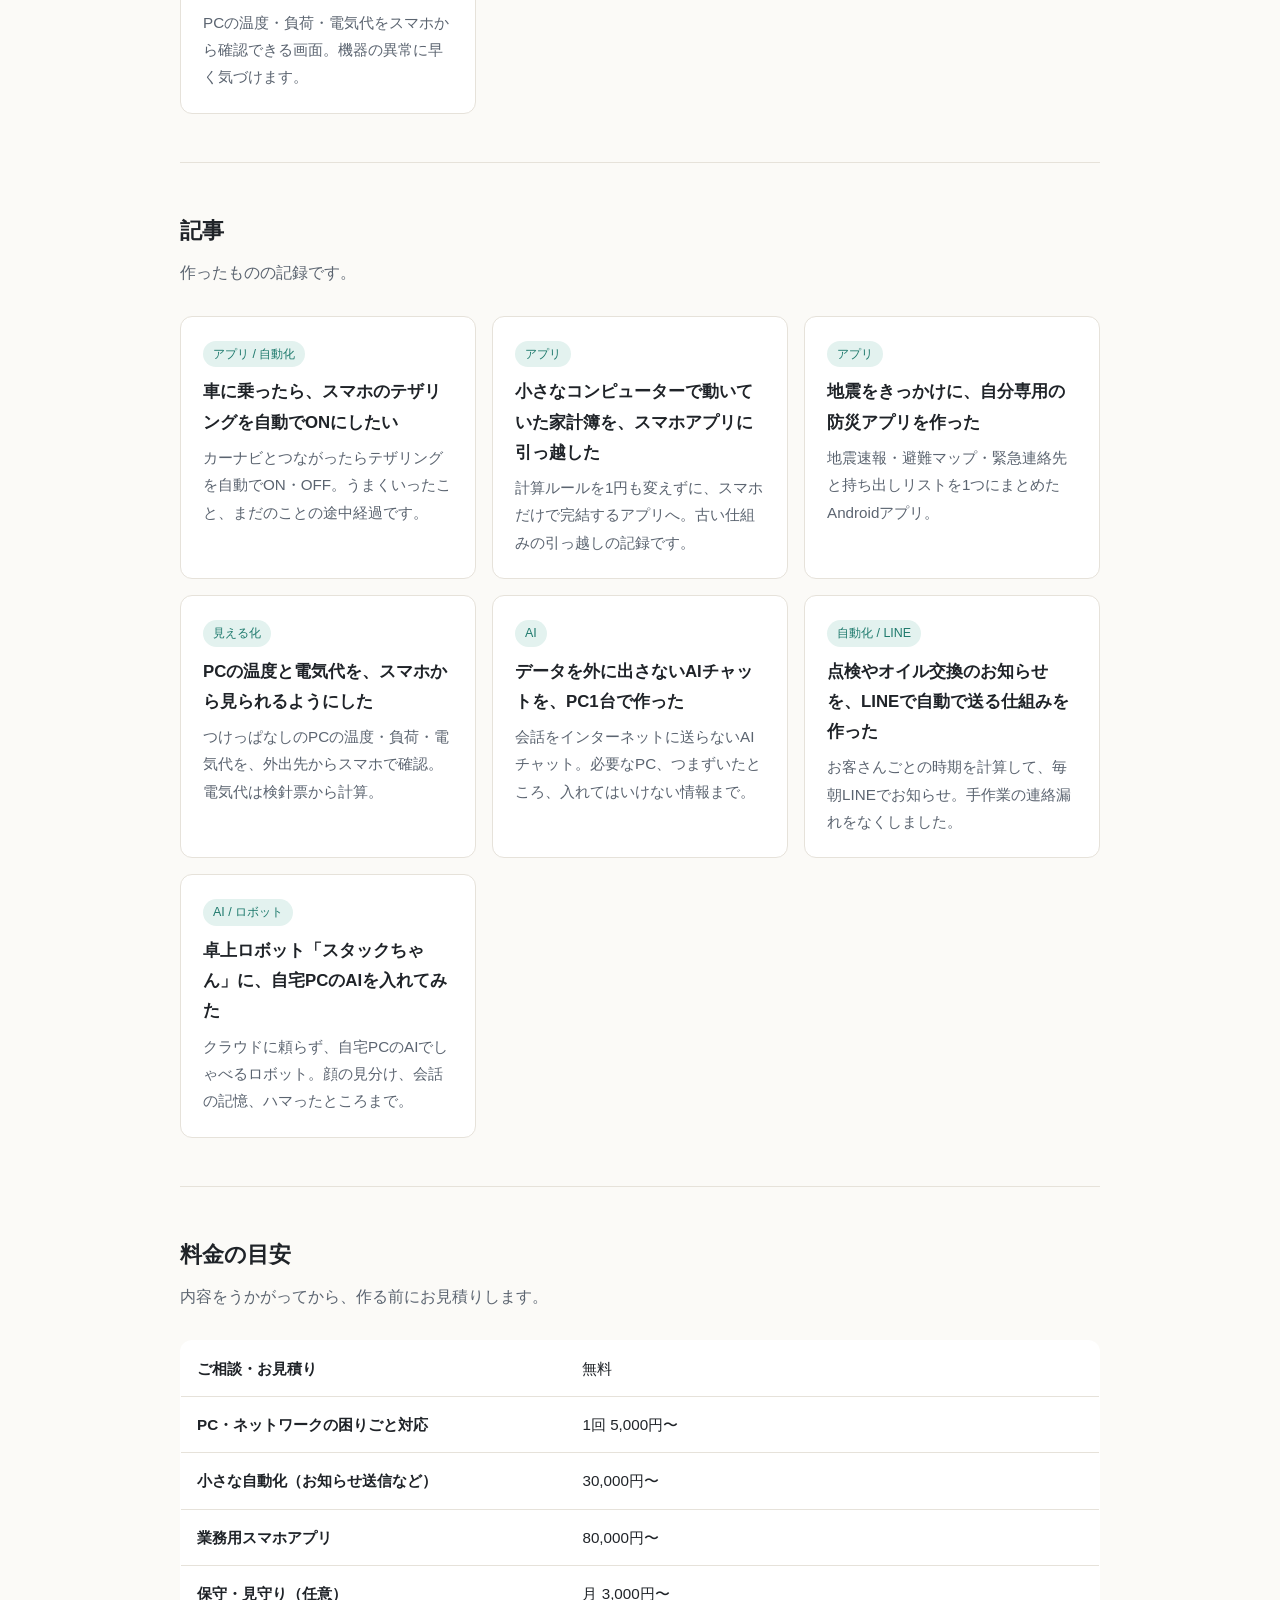
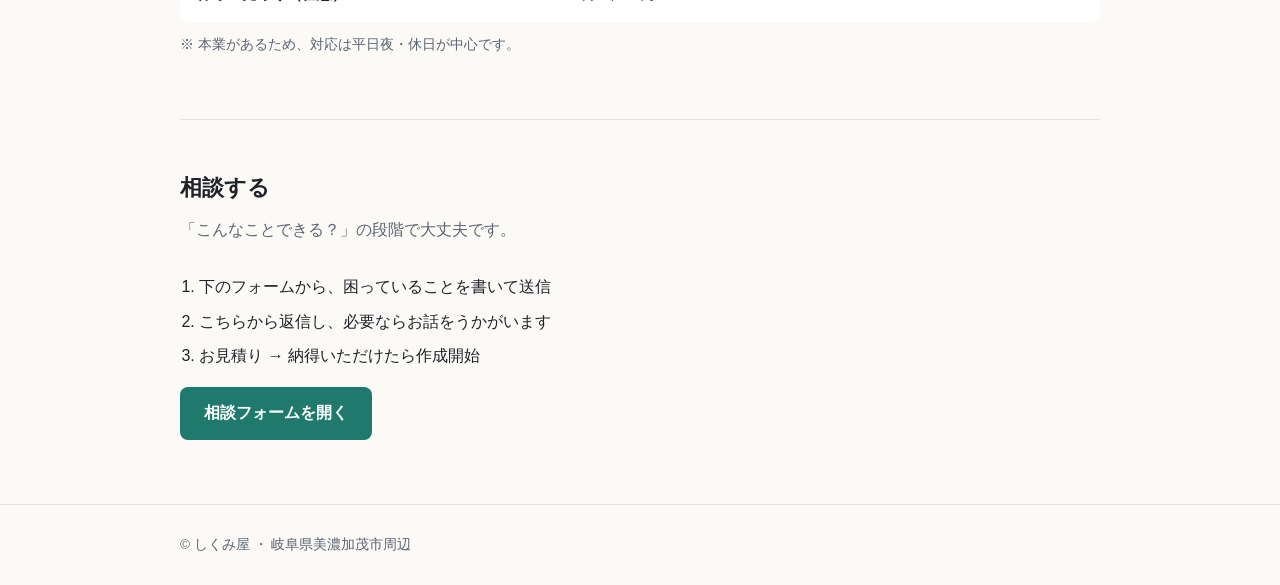
==== commit 984877cb: "テザリング自動化の記事を追加・サイトマップ更新 Co-Authored-By: Claude Opus 5.5 <noreply@anthropic.com>" ====
--- a/index.html
+++ b/index.html
@@ -57,6 +57,9 @@
     <h2>記事</h2>
     <p class="lead">作ったものの記録です。</p>
     <div class="grid list">
+      <a class="card" href="articles/tether-auto.html"><span class="tag">アプリ / 自動化</span>
+        <h3>車に乗ったら、スマホのテザリングを自動でONにしたい</h3>
+        <p>カーナビとつながったらテザリングを自動でON・OFF。うまくいったこと、まだのことの途中経過です。</p></a>
       <a class="card" href="articles/kakeibo-app.html"><span class="tag">アプリ</span>
         <h3>小さなコンピューターで動いていた家計簿を、スマホアプリに引っ越した</h3>
         <p>計算ルールを1円も変えずに、スマホだけで完結するアプリへ。古い仕組みの引っ越しの記録です。</p></a>
